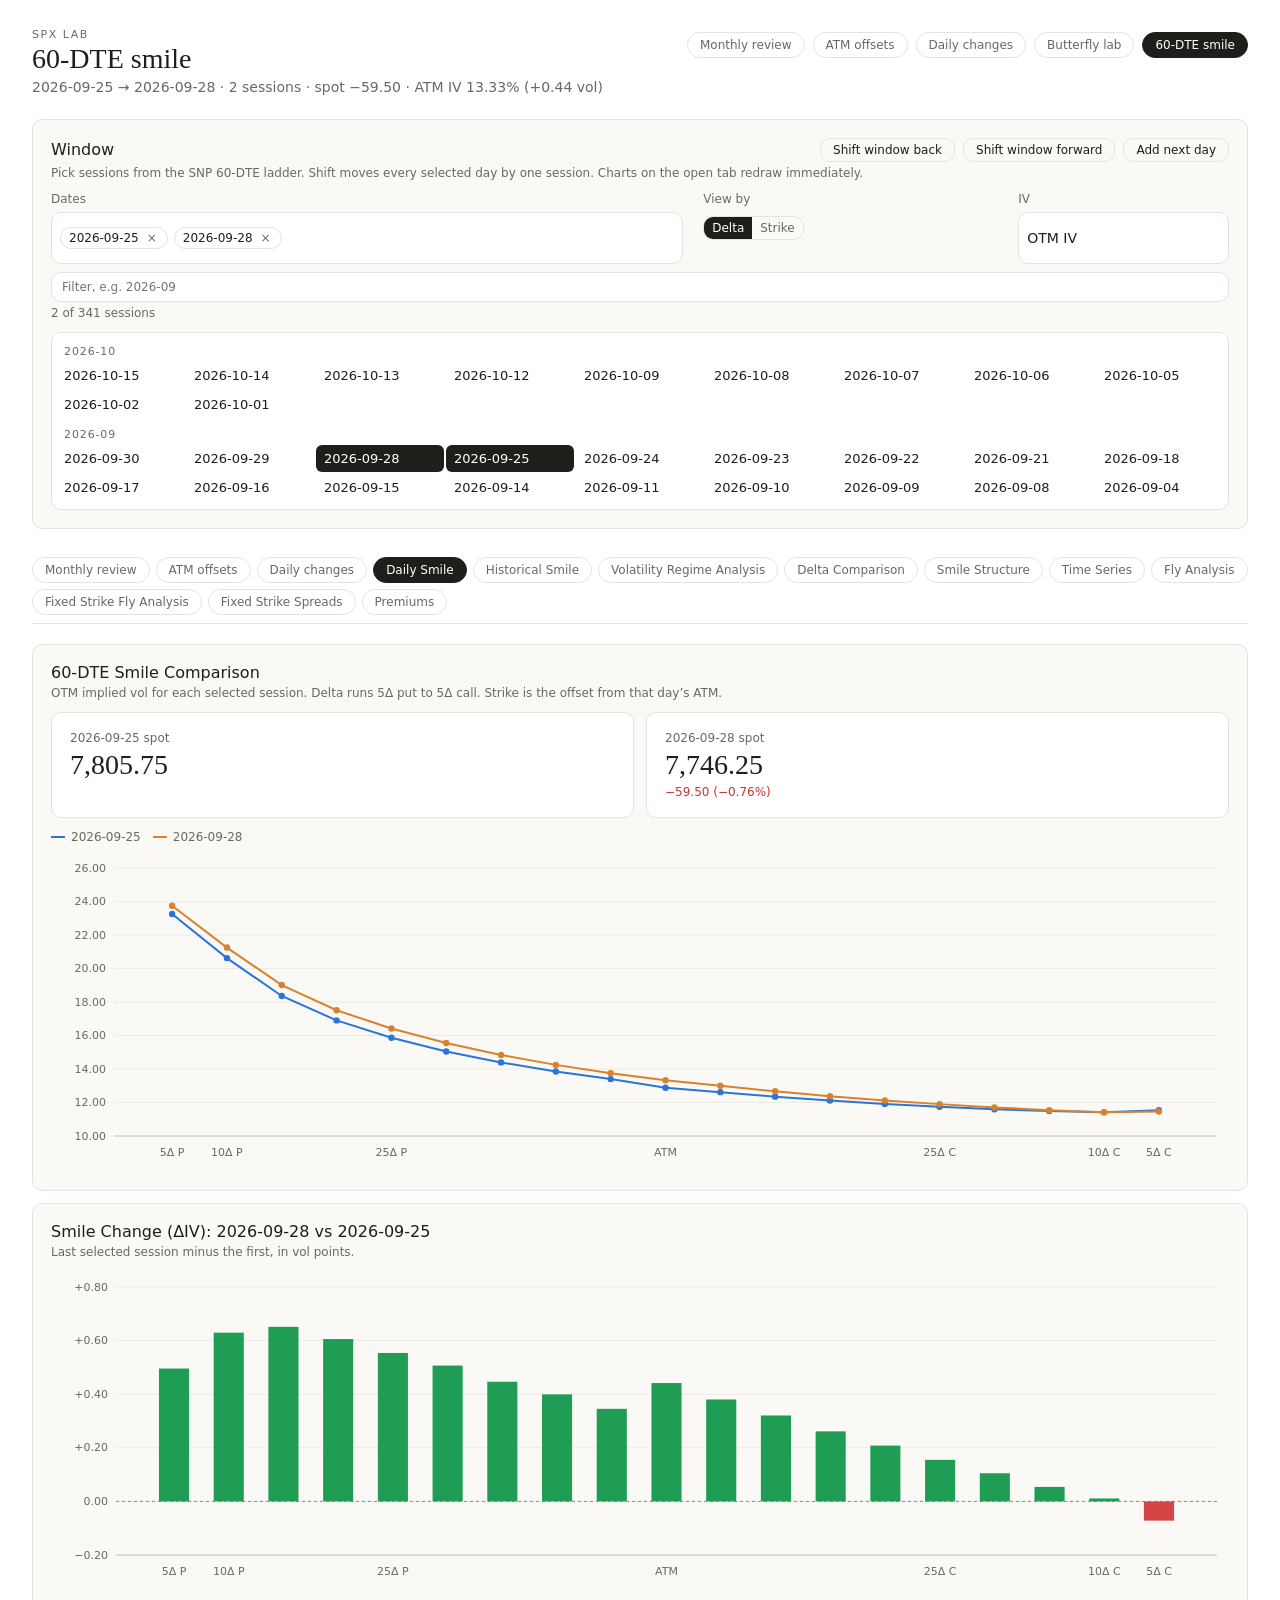
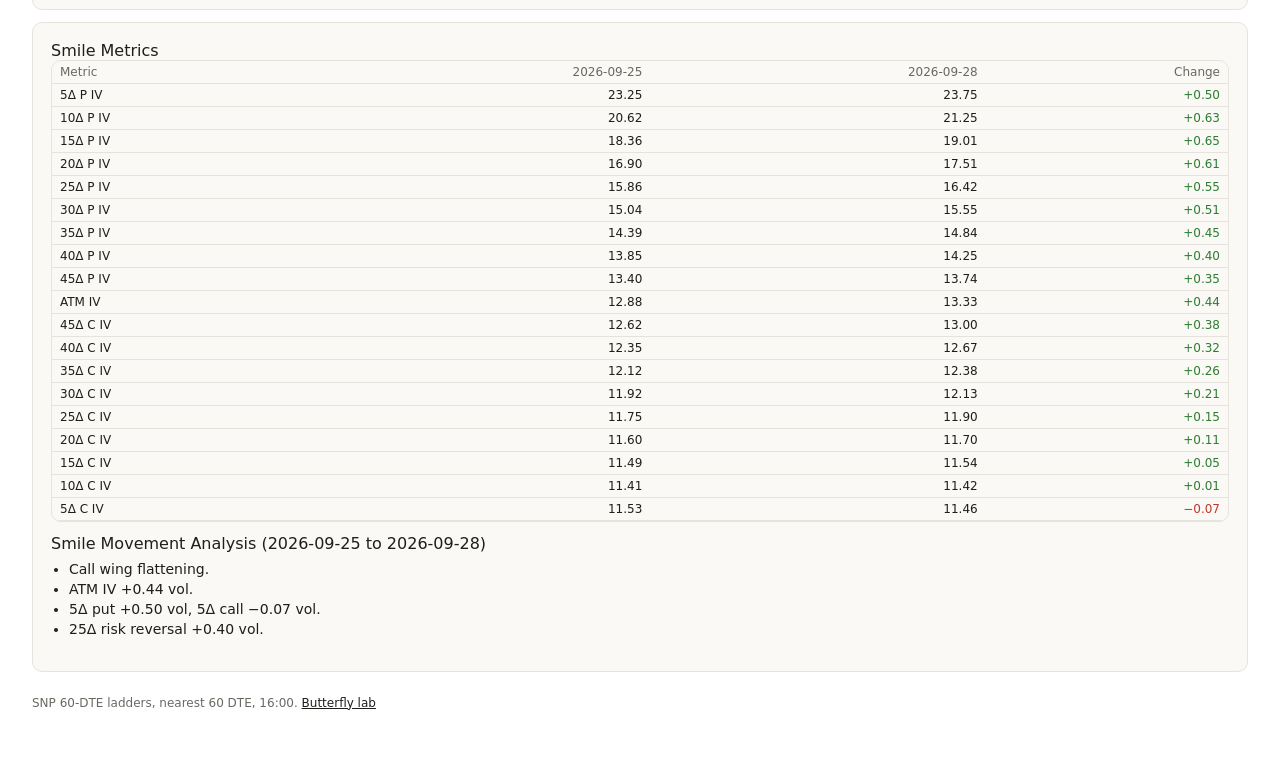
==== smile.html @ 6f410f44 "Add daily change histograms, ATM-offset flies, and curve switches. Co-authored-by: Cursor <cursorage" ====
<!DOCTYPE html>
<html lang="en">
<head>
  <meta charset="utf-8">
  <meta name="viewport" content="width=device-width, initial-scale=1">
  <title>SPX 60-DTE Smile Analysis</title>
  <link rel="stylesheet" href="css/app.css">
  <script src="js/vendor/d3.min.js"></script>
</head>
<body>
  <div id="dash-root">
    <div class="fx">
      <header class="fx-head" id="top">
        <div class="fx-bar">
          <div class="fx-brand">
            <p class="fx-kicker">SPX lab</p>
            <h1>60-DTE smile</h1>
          </div>
          <nav class="fx-nav" aria-label="Dashboards">
            <a href="smile.html#month" id="nav-month">Monthly review</a>
            <a href="smile.html#atm" id="nav-atm">ATM offsets</a>
            <a href="smile.html#changes" id="nav-changes">Daily changes</a>
            <a href="index.html">Butterfly lab</a>
            <a href="smile.html" id="nav-smile" aria-current="page">60-DTE smile</a>
          </nav>
        </div>
        <p class="fx-take" id="s60-take"></p>
      </header>

      <section class="fx-card" id="s60-window">
        <div class="fx-bar">
          <h2>Window</h2>
          <div class="s60-toolbar">
            <button class="fx-reset" id="s60-prev" type="button">Shift window back</button>
            <button class="fx-reset" id="s60-next" type="button">Shift window forward</button>
            <button class="fx-reset" id="s60-add" type="button">Add next day</button>
          </div>
        </div>
        <p class="fx-note">Pick sessions from the SNP 60-DTE ladder. Shift moves every selected day by one session. Charts on the open tab redraw immediately.</p>
        <div class="s60-controls">
          <div>
            <div class="s60-label">Dates</div>
            <div class="s60-field" id="s60-chips"></div>
          </div>
          <div>
            <div class="s60-label">View by</div>
            <div class="fx-seg" role="group" aria-label="View by">
              <button type="button" data-view="delta" aria-pressed="true">Delta</button>
              <button type="button" data-view="strike" aria-pressed="false">Strike</button>
            </div>
          </div>
          <div>
            <div class="s60-label">IV</div>
            <div class="s60-field"><span class="s60-static">OTM IV</span></div>
          </div>
        </div>
        <input id="s60-filter" class="s60-filter" type="text" placeholder="Filter, e.g. 2026-09" aria-label="Filter dates">
        <p class="fx-note s60-count" id="s60-count"></p>
        <div class="s60-list" id="s60-list" role="listbox" aria-label="Trading dates" aria-multiselectable="true"></div>
      </section>

      <div class="s60-tabs" role="tablist">
        <button type="button" role="tab" data-panel="p-month" aria-selected="false">Monthly review</button>
        <button type="button" role="tab" data-panel="p-atm" aria-selected="false">ATM offsets</button>
        <button type="button" role="tab" data-panel="p-chg" aria-selected="false">Daily changes</button>
        <button type="button" role="tab" data-panel="p-daily" aria-selected="true">Daily Smile</button>
        <button type="button" role="tab" data-panel="p-hist" aria-selected="false">Historical Smile</button>
        <button type="button" role="tab" data-panel="p-regime" aria-selected="false">Volatility Regime Analysis</button>
        <button type="button" role="tab" data-panel="p-delta" aria-selected="false">Delta Comparison</button>
        <button type="button" role="tab" data-panel="p-struct" aria-selected="false">Smile Structure</button>
        <button type="button" role="tab" data-panel="p-ts" aria-selected="false">Time Series</button>
        <button type="button" role="tab" data-panel="p-fly" aria-selected="false">Fly Analysis</button>
        <button type="button" role="tab" data-panel="p-fix" aria-selected="false">Fixed Strike Fly Analysis</button>
        <button type="button" role="tab" data-panel="p-spr" aria-selected="false">Fixed Strike Spreads</button>
        <button type="button" role="tab" data-panel="p-prem" aria-selected="false">Premiums</button>
      </div>

      <section class="s60-panel on" id="p-daily">
        <div class="fx-card">
          <h2>60-DTE Smile Comparison</h2>
          <p class="fx-note">OTM implied vol for each selected session. Delta runs 5Δ put to 5Δ call. Strike is the offset from that day’s ATM.</p>
          <div class="fx-kpis s60-kpis" id="s60-spots"></div>
          <div class="fx-legend" id="lg-daily"></div>
          <div class="s60-chart fx-chart" id="ch-daily"></div>
        </div>
        <div class="fx-card">
          <h2 id="s60-chg-title">Smile change</h2>
          <p class="fx-note">Last selected session minus the first, in vol points.</p>
          <div class="s60-chart fx-chart" id="ch-chg"></div>
        </div>
        <div class="fx-card">
          <h2>Smile Metrics</h2>
          <div class="fx-detail-wrap"><table class="fx-tbl" id="s60-metrics"><thead></thead><tbody></tbody></table></div>
          <h3 id="s60-move-title"></h3>
          <ul class="s60-bullets" id="s60-move"></ul>
        </div>
      </section>

      <section class="s60-panel" id="p-hist">
        <div class="fx-card">
          <div class="fx-bar">
            <h2>Historical Skew &amp; Smile Movement</h2>
            <div>
              <div class="s60-label">Delta level</div>
              <select id="s60-hist-delta" class="s60-select" aria-label="Delta level"></select>
            </div>
          </div>
          <p class="fx-note" id="s60-hist-note"></p>
          <h3 id="s60-hist-title"></h3>
          <div class="fx-legend" id="lg-hist"></div>
          <div class="s60-chart fx-chart" id="ch-hist"></div>
          <h3 id="s60-rr-title"></h3>
          <div class="s60-chart fx-chart" id="ch-rr"></div>
        </div>
      </section>

      <section class="s60-panel" id="p-regime">
        <div class="fx-card">
          <div class="fx-bar">
            <h2>Volatility Regime Analysis</h2>
            <div class="s60-toolbar">
              <button class="fx-reset" id="s60-reg-prev" type="button">Previous day</button>
              <button class="fx-reset" id="s60-reg-next" type="button">Next day</button>
            </div>
          </div>
          <div class="s60-label">Date</div>
          <select id="s60-reg-date" class="s60-select" aria-label="Regime date"></select>
          <p class="fx-note">Regime is this session’s ATM implied vol ranked against every day in the SNP 60-DTE history. Low is the bottom fifth, high is the top fifth.</p>
          <div class="fx-kpis s60-kpis" id="s60-regime"></div>
          <div class="s60-chart fx-chart" id="ch-regime"></div>
        </div>
      </section>

      <section class="s60-panel" id="p-delta">
        <div class="fx-card">
          <h2>Smile Combination Comparison</h2>
          <div class="fx-detail-wrap"><table class="fx-tbl" id="s60-combo"><thead></thead><tbody></tbody></table></div>
        </div>
        <div class="fx-card">
          <h2>Smile &amp; Spot Info</h2>
          <div class="fx-detail-wrap"><table class="fx-tbl" id="s60-spotinfo"><thead></thead><tbody></tbody></table></div>
          <div class="fx-legend" id="lg-delta"></div>
          <div class="s60-chart fx-chart" id="ch-delta"></div>
        </div>
        <div class="fx-card">
          <h2>Delta Analysis</h2>
          <div class="s60-controls">
            <div>
              <div class="s60-label">Select Delta 1</div>
              <select id="s60-d1" class="s60-select" aria-label="Delta 1"></select>
            </div>
            <div>
              <div class="s60-label">Select Delta 2</div>
              <select id="s60-d2" class="s60-select" aria-label="Delta 2"></select>
            </div>
          </div>
          <p class="fx-note" id="s60-delta-note"></p>
          <div class="fx-detail-wrap"><table class="fx-tbl" id="s60-dpair"><thead></thead><tbody></tbody></table></div>
        </div>
      </section>

      <section class="s60-panel" id="p-struct">
        <div class="fx-card">
          <h2>Smile Structure</h2>
          <p class="fx-note">Risk reversal is put IV minus call IV. A delta butterfly is (put IV + call IV) / 2 − ATM IV. Skew and spreads are differences along the wing, in vol points.</p>
          <div id="s60-struct"></div>
        </div>
      </section>

      <section class="s60-panel" id="p-ts">
        <div class="fx-card">
          <div class="fx-bar">
            <h2>Metrics Time Series</h2>
            <div class="s60-toolbar">
              <div>
                <div class="s60-label">Select Metric Category</div>
                <select id="s60-cat" class="s60-select" aria-label="Metric category"></select>
              </div>
              <div>
                <div class="s60-label">Select Metric to Plot</div>
                <select id="s60-metric" class="s60-select" aria-label="Metric"></select>
              </div>
            </div>
          </div>
          <p class="fx-note">Historical path of a Smile Structure metric across the full SNP sample. Dashed lines mark the dates in the window.</p>
          <h3 id="s60-ts-title"></h3>
          <div class="s60-chart fx-chart" id="ch-spot"></div>
          <div class="fx-detail-wrap"><table class="fx-tbl" id="s60-ts-tbl"><thead></thead><tbody></tbody></table></div>
        </div>
      </section>

      <section class="s60-panel" id="p-fly">
        <div class="fx-card">
          <div class="fx-bar">
            <h2>Fly Analysis</h2>
            <div>
              <div class="s60-label">Side</div>
              <select id="s60-fly-side" class="s60-select" aria-label="Fly side">
                <option value="all">Full smile</option>
                <option value="put">Puts</option>
                <option value="call">Calls</option>
              </select>
            </div>
          </div>
          <p class="fx-note">IV fly at an interior delta is (neighbour below + neighbour above) / 2 − centre, in vol points.</p>
          <div class="s60-block">
            <div class="fx-bar">
              <h3>Daily fly curve</h3>
              <div class="s60-toolbar">
                <button class="fx-reset" id="s60-fd-prev" type="button">Previous day</button>
                <button class="fx-reset" id="s60-fd-next" type="button">Next day</button>
              </div>
            </div>
            <div class="s60-label">Day</div>
            <select id="s60-fd-date" class="s60-select s60-date" aria-label="Daily fly date"></select>
            <div class="fx-legend" id="lg-fd"></div>
            <div class="s60-chart fx-chart" id="ch-fd"></div>
          </div>
          <div class="s60-block">
            <div class="fx-bar">
              <h3>Overlapping fly curves</h3>
              <div class="s60-toolbar">
                <button class="fx-reset" id="s60-fc-prev" type="button">Shift both back</button>
                <button class="fx-reset" id="s60-fc-next" type="button">Shift both forward</button>
              </div>
            </div>
            <div class="s60-controls">
              <div>
                <div class="s60-label">Day A</div>
                <select id="s60-fc-a" class="s60-select" aria-label="Fly compare day A"></select>
              </div>
              <div>
                <div class="s60-label">Day B</div>
                <select id="s60-fc-b" class="s60-select" aria-label="Fly compare day B"></select>
              </div>
            </div>
            <div class="fx-legend" id="lg-fc"></div>
            <div class="s60-chart fx-chart" id="ch-fc"></div>
            <div class="fx-detail-wrap"><table class="fx-tbl" id="s60-fc-tbl"><thead></thead><tbody></tbody></table></div>
          </div>
          <div class="fx-kpis s60-kpis" id="s60-fly-kpis"></div>
          <div class="fx-legend" id="lg-fly"></div>
          <div class="s60-chart fx-chart" id="ch-fly"></div>
          <h3 id="s60-flychg-title"></h3>
          <div class="s60-chart fx-chart" id="ch-flychg"></div>
          <h3>Fly Change Summary</h3>
          <ul class="s60-bullets" id="s60-fly-notes"></ul>
          <div class="fx-detail-wrap"><table class="fx-tbl" id="s60-fly-tbl"><thead></thead><tbody></tbody></table></div>
        </div>
      </section>

      <section class="s60-panel" id="p-fix">
        <div class="fx-card">
          <div class="fx-bar">
            <h2>Fixed Strike Fly Analysis</h2>
            <div>
              <div class="s60-label">Side</div>
              <select id="s60-fix-side" class="s60-select" aria-label="Fixed-strike fly side">
                <option value="all">Put and call</option>
                <option value="put">Puts</option>
                <option value="call">Calls</option>
              </select>
            </div>
          </div>
          <p class="fx-note">Offsets are ATM-relative, so ATM+100 lines up across dates when the absolute strike moves.</p>
          <div class="s60-block">
            <div class="fx-bar">
              <h3>Daily fly curve</h3>
              <div class="s60-toolbar">
                <button class="fx-reset" id="s60-xd-prev" type="button">Previous day</button>
                <button class="fx-reset" id="s60-xd-next" type="button">Next day</button>
              </div>
            </div>
            <div class="s60-label">Day</div>
            <select id="s60-xd-date" class="s60-select s60-date" aria-label="Fixed-strike daily fly date"></select>
            <div class="fx-legend" id="lg-xd"></div>
            <div class="s60-chart fx-chart" id="ch-xd"></div>
          </div>
          <div class="s60-block">
            <div class="fx-bar">
              <h3>Overlapping fly curves</h3>
              <div class="s60-toolbar">
                <button class="fx-reset" id="s60-xc-prev" type="button">Shift both back</button>
                <button class="fx-reset" id="s60-xc-next" type="button">Shift both forward</button>
              </div>
            </div>
            <div class="s60-controls">
              <div>
                <div class="s60-label">Day A</div>
                <select id="s60-xc-a" class="s60-select" aria-label="Fixed-strike compare day A"></select>
              </div>
              <div>
                <div class="s60-label">Day B</div>
                <select id="s60-xc-b" class="s60-select" aria-label="Fixed-strike compare day B"></select>
              </div>
            </div>
            <div class="fx-legend" id="lg-xc"></div>
            <div class="s60-chart fx-chart" id="ch-xc"></div>
            <div class="fx-detail-wrap"><table class="fx-tbl" id="s60-xc-tbl"><thead></thead><tbody></tbody></table></div>
          </div>
          <div class="fx-kpis s60-kpis" id="s60-fix-kpis"></div>
          <div class="fx-legend" id="lg-fix"></div>
          <div class="s60-chart fx-chart" id="ch-fix"></div>
          <h3 id="s60-fixchg-title"></h3>
          <div class="s60-chart fx-chart" id="ch-fixchg"></div>
          <div class="fx-detail-wrap"><table class="fx-tbl" id="s60-fix-tbl"><thead></thead><tbody></tbody></table></div>
        </div>
      </section>

      <section class="s60-panel" id="p-spr">
        <div class="fx-card">
          <div class="fx-bar">
            <h2>Fixed Strike Spreads</h2>
            <div>
              <div class="s60-label">Spread Wing</div>
              <select id="s60-spr-wing" class="s60-select" aria-label="Spread wing">
                <option value="all">Put and call</option>
                <option value="call">Call wing</option>
                <option value="put">Put wing</option>
              </select>
            </div>
          </div>
          <p class="fx-note">Vertical spreads from the strike ladder. A call spread is the premium of the nearer strike minus the wing. A put spread is Put(ATM−n) minus Put(ATM−n−100). The same offset lines up across dates.</p>
          <div class="fx-kpis s60-kpis" id="s60-spr-kpis"></div>
          <h3>Call Spreads — Premium</h3>
          <div class="fx-legend" id="lg-sprc"></div>
          <div class="s60-chart fx-chart" id="ch-sprc"></div>
          <h3 id="s60-sprc-title"></h3>
          <div class="s60-chart fx-chart" id="ch-sprcchg"></div>
          <h3>Put Spreads — Premium</h3>
          <div class="fx-legend" id="lg-sprp"></div>
          <div class="s60-chart fx-chart" id="ch-sprp"></div>
          <h3 id="s60-sprp-title"></h3>
          <div class="s60-chart fx-chart" id="ch-sprpchg"></div>
          <h3>Spread Comparison</h3>
          <div class="fx-detail-wrap"><table class="fx-tbl" id="s60-spr-tbl"><thead></thead><tbody></tbody></table></div>
        </div>
      </section>

      <section class="s60-panel" id="p-prem">
        <div class="fx-card">
          <h2>Premiums</h2>
          <p class="fx-note">Option premium in index points from the same 60-DTE ladders. Delta premium is the put on the put wing and the call on the call wing. Strike premium is the listed put or call at that ATM offset.</p>
          <div class="s60-block">
            <div class="fx-bar">
              <h3>Delta premium</h3>
              <div class="s60-toolbar">
                <button class="fx-reset" id="s60-pd-prev" type="button">Previous day</button>
                <button class="fx-reset" id="s60-pd-next" type="button">Next day</button>
              </div>
            </div>
            <div class="s60-label">Day</div>
            <select id="s60-pd-date" class="s60-select s60-date" aria-label="Delta premium date"></select>
            <div class="fx-legend" id="lg-pd"></div>
            <div class="s60-chart fx-chart" id="ch-pd"></div>
          </div>
          <div class="s60-block">
            <div class="fx-bar">
              <h3>Overlapping delta premiums</h3>
              <div class="s60-toolbar">
                <button class="fx-reset" id="s60-pc-prev" type="button">Shift both back</button>
                <button class="fx-reset" id="s60-pc-next" type="button">Shift both forward</button>
              </div>
            </div>
            <div class="s60-controls">
              <div>
                <div class="s60-label">Day A</div>
                <select id="s60-pc-a" class="s60-select" aria-label="Delta premium day A"></select>
              </div>
              <div>
                <div class="s60-label">Day B</div>
                <select id="s60-pc-b" class="s60-select" aria-label="Delta premium day B"></select>
              </div>
            </div>
            <div class="fx-legend" id="lg-pc"></div>
            <div class="s60-chart fx-chart" id="ch-pc"></div>
            <h3 id="s60-pcchg-title">Premium change</h3>
            <div class="s60-chart fx-chart" id="ch-pcchg"></div>
            <div class="fx-detail-wrap"><table class="fx-tbl" id="s60-pc-tbl"><thead></thead><tbody></tbody></table></div>
          </div>
          <div class="s60-block">
            <div class="fx-bar">
              <h3>Strike premium</h3>
              <div class="s60-toolbar">
                <button class="fx-reset" id="s60-sd-prev" type="button">Previous day</button>
                <button class="fx-reset" id="s60-sd-next" type="button">Next day</button>
              </div>
            </div>
            <div class="s60-label">Day</div>
            <select id="s60-sd-date" class="s60-select s60-date" aria-label="Strike premium date"></select>
            <div class="fx-legend" id="lg-sd"></div>
            <div class="s60-chart fx-chart" id="ch-sd"></div>
          </div>
          <div class="s60-block">
            <div class="fx-bar">
              <h3>Overlapping strike premiums</h3>
              <div class="s60-toolbar">
                <button class="fx-reset" id="s60-sc-prev" type="button">Shift both back</button>
                <button class="fx-reset" id="s60-sc-next" type="button">Shift both forward</button>
              </div>
            </div>
            <div class="s60-controls">
              <div>
                <div class="s60-label">Day A</div>
                <select id="s60-sc-a" class="s60-select" aria-label="Strike premium day A"></select>
              </div>
              <div>
                <div class="s60-label">Day B</div>
                <select id="s60-sc-b" class="s60-select" aria-label="Strike premium day B"></select>
              </div>
            </div>
            <div class="fx-legend" id="lg-sc"></div>
            <div class="s60-chart fx-chart" id="ch-sc"></div>
            <h3 id="s60-scchg-title">Premium change</h3>
            <div class="s60-chart fx-chart" id="ch-scchg"></div>
            <div class="fx-detail-wrap"><table class="fx-tbl" id="s60-sc-tbl"><thead></thead><tbody></tbody></table></div>
          </div>
        </div>
      </section>

      <section class="s60-panel" id="p-month">
        <div class="fx-card">
          <div class="fx-bar">
            <h2>Monthly review</h2>
            <div class="s60-toolbar">
              <button class="fx-reset" id="s60-month-prev" type="button">Previous month</button>
              <button class="fx-reset" id="s60-month-next" type="button">Next month</button>
              <label class="s60-label" for="s60-month">Month</label>
              <select id="s60-month" class="s60-select s60-date" aria-label="Month"></select>
            </div>
          </div>
          <p class="fx-note">One column for every session in the selected month. The first line in a cell is the level. The line under it is the change from the previous session. Green is an increase and red is a decrease.</p>
          <p class="fx-note">Spot is the underlying. ATM vol is 50Δ implied vol. Risk reversal is put IV minus call IV. Put skew is put IV minus ATM, and call skew is ATM minus call IV. Kurtosis is put IV plus call IV minus twice ATM. Wing kurtosis is the 10Δ wings minus the 25Δ wings. Fly IV is the local butterfly: the average of the two neighbouring deltas minus the centre. Fly premium is that same butterfly on the option premium.</p>
          <div class="fx-detail-wrap s60-month-wrap">
            <table class="fx-tbl s60-month-tbl" id="s60-month-tbl"><thead></thead><tbody></tbody></table>
          </div>
        </div>
        <div class="fx-card">
          <h2>Month charts</h2>
          <p class="fx-note">The same month, with one point per session, so each measure can be compared across the days. Lines are the level. Bars are the change from the previous session.</p>
          <div class="s60-block">
            <h3>Spot</h3>
            <div class="fx-legend" id="lg-m-spot"></div>
            <div class="s60-chart fx-chart" id="ch-m-spot"></div>
            <h3>Spot change</h3>
            <div class="s60-chart fx-chart" id="ch-m-spotchg"></div>
          </div>
          <div class="s60-block">
            <h3>ATM vol</h3>
            <div class="fx-legend" id="lg-m-atm"></div>
            <div class="s60-chart fx-chart" id="ch-m-atm"></div>
            <h3>ATM vol change</h3>
            <div class="s60-chart fx-chart" id="ch-m-atmchg"></div>
          </div>
          <div class="s60-block">
            <h3>Skew</h3>
            <div class="fx-legend" id="lg-m-skew"></div>
            <div class="s60-chart fx-chart" id="ch-m-skew"></div>
            <h3>25Δ risk reversal change</h3>
            <div class="s60-chart fx-chart" id="ch-m-skewchg"></div>
          </div>
          <div class="s60-block">
            <h3>Kurtosis</h3>
            <div class="fx-legend" id="lg-m-kurt"></div>
            <div class="s60-chart fx-chart" id="ch-m-kurt"></div>
            <h3>25Δ kurtosis change</h3>
            <div class="s60-chart fx-chart" id="ch-m-kurtchg"></div>
          </div>
          <div class="s60-block">
            <div class="fx-bar">
              <h3>Fly IV</h3>
              <div class="s60-toolbar">
                <label class="s60-label" for="s60-month-fly">Deltas</label>
                <select id="s60-month-fly" class="s60-select" aria-label="Fly deltas">
                  <option value="key">10Δ, 25Δ and ATM</option>
                  <option value="put">Put wing</option>
                  <option value="call">Call wing</option>
                  <option value="all">All deltas</option>
                </select>
              </div>
            </div>
            <div class="fx-legend" id="lg-m-fly"></div>
            <div class="s60-chart fx-chart" id="ch-m-fly"></div>
            <h3>Fly premium</h3>
            <div class="fx-legend" id="lg-m-fpx"></div>
            <div class="s60-chart fx-chart" id="ch-m-fpx"></div>
          </div>
        </div>
      </section>

      <section class="s60-panel" id="p-atm">
        <div class="fx-card">
          <div class="fx-bar">
            <h2>ATM offsets</h2>
            <div class="s60-toolbar">
              <label class="s60-label" for="s60-atm-month">Month</label>
              <select id="s60-atm-month" class="s60-select s60-date" aria-label="Month"></select>
            </div>
          </div>
          <p class="fx-note">Implied vol, premium, fly IV, and fly premium at each strike relative to that session’s ATM, from ATM −900 to ATM +900 in steps of 100. Fly IV is the local butterfly on implied vol, and fly premium is the same butterfly on the premium. The first line is the level. The line under it is the change from the previous session: green is an increase, red is a decrease.</p>
          <div class="fx-detail-wrap s60-month-wrap">
            <table class="fx-tbl s60-month-tbl" id="s60-atm-tbl"><thead></thead><tbody></tbody></table>
          </div>
        </div>
        <div class="fx-card">
          <div class="fx-bar">
            <h2>ATM offset charts</h2>
            <div class="s60-toolbar">
              <label class="s60-label" for="s60-atm-span">Offsets</label>
              <select id="s60-atm-span" class="s60-select" aria-label="Offsets to plot">
                <option value="all">All offsets</option>
                <option value="near">ATM, ±100 and ±200</option>
                <option value="mid">Within ±400</option>
                <option value="put">ATM and below</option>
                <option value="call">ATM and above</option>
              </select>
            </div>
          </div>
          <p class="fx-note">One point per session in the selected month. Lines are the level. The change charts are the move from the previous session.</p>
          <div class="s60-block">
            <h3>Implied vol</h3>
            <div class="fx-legend" id="lg-a-iv"></div>
            <div class="s60-chart fx-chart" id="ch-a-iv"></div>
            <h3>Implied vol change</h3>
            <div class="fx-legend" id="lg-a-ivchg"></div>
            <div class="s60-chart fx-chart" id="ch-a-ivchg"></div>
          </div>
          <div class="s60-block">
            <h3>Premium</h3>
            <div class="fx-legend" id="lg-a-px"></div>
            <div class="s60-chart fx-chart" id="ch-a-px"></div>
            <h3>Premium change</h3>
            <div class="fx-legend" id="lg-a-pxchg"></div>
            <div class="s60-chart fx-chart" id="ch-a-pxchg"></div>
          </div>
          <div class="s60-block">
            <h3>Fly IV</h3>
            <div class="fx-legend" id="lg-a-fiv"></div>
            <div class="s60-chart fx-chart" id="ch-a-fiv"></div>
            <h3>Fly IV change</h3>
            <div class="fx-legend" id="lg-a-fivchg"></div>
            <div class="s60-chart fx-chart" id="ch-a-fivchg"></div>
          </div>
          <div class="s60-block">
            <h3>Fly premium</h3>
            <div class="fx-legend" id="lg-a-fpx"></div>
            <div class="s60-chart fx-chart" id="ch-a-fpx"></div>
            <h3>Fly premium change</h3>
            <div class="fx-legend" id="lg-a-fpxchg"></div>
            <div class="s60-chart fx-chart" id="ch-a-fpxchg"></div>
          </div>
          <div class="s60-block">
            <h3>Curves</h3>
            <p class="fx-note">Turn any offset on or off. The choice applies to every chart above, so a combination can be checked on its own.</p>
            <div class="s60-toggles" id="s60-atm-toggles"></div>
          </div>
        </div>
      </section>

      <section class="s60-panel" id="p-chg">
        <div class="fx-card">
          <div class="fx-bar">
            <h2>Daily changes</h2>
            <div class="s60-toolbar">
              <button class="fx-reset" id="s60-chg-prev" type="button">Previous month</button>
              <button class="fx-reset" id="s60-chg-next" type="button">Next month</button>
              <label class="s60-label" for="s60-chg-month">Month</label>
              <select id="s60-chg-month" class="s60-select s60-date" aria-label="Month"></select>
            </div>
          </div>
          <p class="fx-note">Each bar is one session’s change from the previous session. Green is an increase and red is a decrease. Slide the month to move through the history.</p>
          <div class="s60-block">
            <h3>Spot</h3>
            <div class="s60-chart fx-chart s60-short" id="ch-c-spot"></div>
          </div>
          <div class="s60-block">
            <h3>ATM vol</h3>
            <div class="s60-chart fx-chart s60-short" id="ch-c-atm"></div>
          </div>
          <div class="s60-block">
            <h3>ATM premium</h3>
            <div class="s60-chart fx-chart s60-short" id="ch-c-prem"></div>
          </div>
          <div class="s60-block">
            <h3>Strike cutoff implied vol</h3>
            <p class="fx-note">ATM −200, ATM −100, ATM +100 and ATM +200.</p>
            <div class="s60-hgrid" id="s60-c-iv"></div>
          </div>
          <div class="s60-block">
            <h3>Strike cutoff premium</h3>
            <div class="s60-hgrid" id="s60-c-px"></div>
          </div>
          <div class="s60-block">
            <div class="fx-bar">
              <h3>Fly premium</h3>
              <div class="s60-toolbar">
                <label class="s60-label" for="s60-chg-fly">Deltas</label>
                <select id="s60-chg-fly" class="s60-select" aria-label="Fly premium deltas">
                  <option value="key">10Δ, 25Δ and ATM</option>
                  <option value="all">All deltas</option>
                </select>
              </div>
            </div>
            <div class="s60-hgrid" id="s60-c-fly"></div>
          </div>
          <div class="s60-block">
            <div class="fx-bar">
              <h3>ATM offset fly IV</h3>
              <div class="s60-toolbar">
                <label class="s60-label" for="s60-chg-off">Offsets</label>
                <select id="s60-chg-off" class="s60-select" aria-label="ATM offset flies">
                  <option value="near">ATM, ±100 and ±200</option>
                  <option value="all">All offsets</option>
                </select>
              </div>
            </div>
            <div class="s60-hgrid" id="s60-c-fiv"></div>
          </div>
          <div class="s60-block">
            <h3>ATM offset fly premium</h3>
            <div class="s60-hgrid" id="s60-c-fpx"></div>
          </div>
          <div class="s60-block">
            <h3>Curves</h3>
            <p class="fx-note">Turn any histogram on or off to compare a combination.</p>
            <div class="s60-toggles" id="s60-chg-toggles"></div>
          </div>
        </div>
      </section>
    </div>
    <p class="fx-foot">SNP 60-DTE ladders, nearest 60 DTE, 16:00. <a href="index.html">Butterfly lab</a></p>
  </div>
  <script src="js/smile-data.js"></script>
  <script src="js/smile.js"></script>
</body>
</html>
---- css/app.css ----
:root {
  --font-anthropic-sans: "Inter", "Segoe UI", system-ui, -apple-system, "Helvetica Neue", Arial, sans-serif;
  --font-anthropic-serif: Georgia, "Times New Roman", serif;
  --color-fg: #1f1e1b;
  --color-fg-muted: #6b6862;
  --color-bg: #ffffff;
  --color-panel: #faf9f6;
  --color-border-line: #e6e3dc;
  --color-ok: #2e7d32;
  --color-warn: #b26a00;
  --color-bad: #c0392b;
  --cds-chart-grid: #eceae4;
  --cds-chart-axis: #c8c5bc;
  --cds-chart-reference: #8f8b82;
  --cds-chart-muted: #bfbcb2;
  --cds-chart-categorical-1: #2b74d8;
  --cds-chart-categorical-2: #d9822b;
  --cds-chart-categorical-3: #2a9d8f;
  --cds-chart-categorical-4: #8e5cc4;
  --cds-surface-popover: #ffffff;
  --cds-border: #dedad2;
  --cds-shadow-popover: 0 4px 16px rgba(0, 0, 0, 0.12);
  --cds-text-secondary: #6b6862;
  --cds-font-size-caption: 12px;
  --cds-font-size-body: 14px;
  --cds-font-size-heading: 16px;
  --cds-font-size-title: 28px;
  --cds-font-weight-medium: 500;
  --cds-gap-xs: 4px;
  --cds-gap-sm: 8px;
  --cds-gap-md: 12px;
  --cds-gap-lg: 20px;
  --cds-gap-xl: 28px;
  --cds-pad-xs: 4px;
  --cds-pad-sm: 8px;
  --cds-pad-md: 12px;
  --cds-pad-lg: 18px;
  --cds-radius: 10px;
  --cds-dur-slow: 300ms;
}

@media (prefers-color-scheme: dark) {
  :root {
    --color-fg: #ecebe7;
    --color-fg-muted: #a29f97;
    --color-bg: #1c1b19;
    --color-panel: #252421;
    --color-border-line: #3a3833;
    --color-ok: #6fbf73;
    --color-bad: #ef6f61;
    --cds-chart-grid: #33312d;
    --cds-chart-axis: #55524b;
    --cds-chart-reference: #8f8b82;
    --cds-chart-muted: #6d6a62;
    --cds-chart-categorical-1: #5b9bf0;
    --cds-chart-categorical-2: #f0a050;
    --cds-chart-categorical-3: #4cc3b3;
    --cds-chart-categorical-4: #b38ae6;
    --cds-surface-popover: #2b2a26;
    --cds-border: #45423c;
    --cds-text-secondary: #a29f97;
  }
}

html, body {
  margin: 0;
  background: var(--color-bg);
  color: var(--color-fg);
  font-family: var(--font-anthropic-sans);
}

#dash-root {
  max-width: 1280px;
  margin: 0 auto;
  padding: 28px 32px 48px;
  box-sizing: border-box;
}

@media (max-width: 600px) {
  #dash-root { padding: 16px; }
}

.fx-foot {
  margin-top: 24px;
  font-size: 12px;
  color: var(--color-fg-muted);
}
.fx-foot a { color: var(--color-fg); }

.fx-kicker {
  margin: 0 0 2px;
  font-size: 11px;
  letter-spacing: 0.14em;
  text-transform: uppercase;
  color: var(--color-fg-muted);
}
.fx-brand h1 { margin: 0; }
.fx-head .fx-bar { align-items: flex-start; }
.fx-nav { display: flex; gap: 8px; flex-wrap: wrap; margin-top: 4px; }
.fx-nav a {
  font-size: 12px;
  text-decoration: none;
  color: var(--color-fg-muted);
  border: 1px solid var(--color-border-line);
  border-radius: 999px;
  padding: 5px 12px;
  background: var(--color-bg);
}
.fx-nav a:hover { color: var(--color-fg); border-color: var(--color-fg-muted); }
.fx-nav a[aria-current="page"] { background: var(--color-fg); color: var(--color-bg); border-color: var(--color-fg); }

.s60-toolbar { display: flex; gap: 8px; flex-wrap: wrap; }
.s60-controls { display: grid; grid-template-columns: minmax(0, 1.5fr) minmax(12rem, 0.7fr) minmax(10rem, 0.5fr); gap: 16px 20px; align-items: start; }
@media (max-width: 800px) { .s60-controls { grid-template-columns: 1fr; } }
.s60-label {
  font-size: var(--cds-font-size-caption);
  color: var(--color-fg-muted);
  margin-bottom: 6px;
}
.s60-field {
  min-height: 38px;
  border-radius: var(--cds-radius);
  background: var(--color-bg);
  border: 1px solid var(--color-border-line);
  display: flex;
  align-items: center;
  gap: 6px;
  padding: 6px 8px;
  flex-wrap: wrap;
}
.s60-static {
  font-size: var(--cds-font-size-body);
  font-variant-numeric: tabular-nums;
}
.s60-filter, .s60-select {
  font: inherit;
  font-size: var(--cds-font-size-caption);
  color: var(--color-fg);
  background: var(--color-bg);
  border: 1px solid var(--color-border-line);
  border-radius: var(--cds-radius);
  padding: 7px 10px;
  width: 100%;
  box-sizing: border-box;
}
.s60-filter { margin-top: 8px; }
.s60-count { margin: 6px 0 0; }
.s60-list {
  display: grid;
  grid-template-columns: repeat(auto-fill, minmax(7.4rem, 1fr));
  gap: 2px;
  max-height: 168px;
  overflow: auto;
  margin-top: 0;
  border: 1px solid var(--color-border-line);
  border-radius: var(--cds-radius);
  background: var(--color-bg);
  padding: 4px;
}
.s60-month {
  grid-column: 1 / -1;
  position: sticky;
  top: 0;
  z-index: 1;
  font-size: 11px;
  letter-spacing: 0.08em;
  text-transform: uppercase;
  color: var(--color-fg-muted);
  background: var(--color-bg);
  padding: 8px 8px 2px;
}
.s60-list button {
  font: inherit;
  font-size: 13px;
  font-variant-numeric: tabular-nums;
  text-align: left;
  border: 0;
  background: transparent;
  border-radius: 6px;
  padding: 6px 8px;
  cursor: pointer;
  color: var(--color-fg);
}
.s60-list button:hover { background: color-mix(in srgb, var(--color-fg) 7%, transparent); }
.s60-list button.on { background: var(--color-fg); color: var(--color-bg); }
.s60-tabs {
  display: flex;
  gap: 6px;
  flex-wrap: wrap;
  position: sticky;
  top: 0;
  z-index: 4;
  padding: 8px 0;
  background: color-mix(in srgb, var(--color-bg) 88%, transparent);
  backdrop-filter: blur(10px);
  border-bottom: 1px solid var(--color-border-line);
}
.s60-tabs button {
  font: inherit;
  font-size: 12px;
  background: var(--color-bg);
  border: 1px solid var(--color-border-line);
  border-radius: 999px;
  padding: 5px 12px;
  color: var(--color-fg-muted);
  cursor: pointer;
}
.s60-tabs button:hover { color: var(--color-fg); border-color: var(--color-fg-muted); }
.s60-tabs button[aria-selected="true"] { background: var(--color-fg); color: var(--color-bg); border-color: var(--color-fg); }
.s60-panel { display: none; flex-direction: column; gap: var(--cds-gap-md); }
.s60-panel.on { display: flex; }
.s60-panel h3 {
  font-size: var(--cds-font-size-heading);
  font-weight: var(--cds-font-weight-medium);
  margin: var(--cds-gap-lg) 0 var(--cds-gap-sm);
}
.s60-panel h3:first-of-type { margin-top: var(--cds-gap-md); }
.s60-chart { position: relative; min-height: 320px; }
.s60-chart svg { display: block; overflow: visible; }
.s60-kpis { margin-bottom: var(--cds-gap-md); }
.fx h3 { font-size: var(--cds-font-size-heading); font-weight: 500; margin: 0 0 8px; }
.s60-block { margin-top: var(--cds-gap-lg); }
.s60-block h3 { margin-bottom: 8px; }
.s60-bullets { margin: 8px 0 16px; padding-left: 18px; font-size: var(--cds-font-size-body); }
.s60-bullets li { margin: 4px 0; }
#s60-reg-date, .s60-date { max-width: 16rem; }

.fx {
  font-family: var(--font-anthropic-sans);
  color: var(--color-fg);
  display: flex;
  flex-direction: column;
  gap: var(--cds-gap-lg);
}

.fx-head h1 {
  font-family: var(--font-anthropic-serif);
  font-weight: 400;
  font-size: var(--cds-font-size-title);
  margin: 0;
}

.fx-take {
  color: var(--color-fg-muted);
  font-size: var(--cds-font-size-body);
  margin: var(--cds-gap-xs) 0 0;
  min-height: 1.4em;
}

.fx-kpis {
  display: grid;
  grid-template-columns: repeat(auto-fit, minmax(min(100%, 11rem), 1fr));
  gap: var(--cds-gap-md);
}

.fx-card {
  background: var(--color-panel);
  border: 1px solid var(--color-border-line);
  border-radius: var(--cds-radius);
  padding: var(--cds-pad-lg);
  min-width: 0;
}

.fx-kpi .lbl { font-size: var(--cds-font-size-caption); color: var(--color-fg-muted); }
.fx-kpi .val {
  font-family: var(--font-anthropic-serif);
  font-weight: 400;
  font-size: var(--cds-font-size-title);
  font-variant-numeric: tabular-nums;
  margin-top: var(--cds-gap-xs);
}
.fx-kpi .sub {
  font-size: var(--cds-font-size-caption);
  color: var(--color-fg-muted);
  font-variant-numeric: tabular-nums;
  margin-top: var(--cds-gap-xs);
}
.fx-kpi .sub.fx-up { color: var(--color-ok); }
.fx-kpi .sub.fx-dn { color: var(--color-bad); }
.fx-card .fx-kpi { background: var(--color-bg); }
.fx-bar .s60-select { width: auto; min-width: 11rem; }

.fx-up { color: var(--color-ok); }
.fx-dn { color: var(--color-bad); }

.fx-card h2 {
  font-size: var(--cds-font-size-heading);
  font-weight: var(--cds-font-weight-medium);
  margin: 0;
}

.fx-note {
  font-size: var(--cds-font-size-caption);
  color: var(--color-fg-muted);
  margin: var(--cds-gap-xs) 0 var(--cds-gap-md);
}

.fx-ctrls {
  display: grid;
  grid-template-columns: repeat(auto-fit, minmax(min(100%, 15rem), 1fr));
  gap: var(--cds-gap-md) var(--cds-gap-xl);
}

.fx-ctrl label {
  display: flex;
  justify-content: space-between;
  gap: var(--cds-gap-sm);
  font-size: var(--cds-font-size-caption);
  color: var(--color-fg-muted);
}
.fx-ctrl label b {
  color: var(--color-fg);
  font-weight: 500;
  font-variant-numeric: tabular-nums;
}
.fx-ctrl input[type="range"] {
  width: 100%;
  accent-color: var(--color-fg);
  margin: var(--cds-gap-xs) 0 0;
}
.fx-ctrl .hint {
  font-size: var(--cds-font-size-caption);
  color: var(--color-fg-muted);
  opacity: 0.8;
}

.fx-groupt {
  grid-column: 1 / -1;
  font-size: var(--cds-font-size-caption);
  text-transform: uppercase;
  letter-spacing: 0.06em;
  color: var(--color-fg-muted);
  border-bottom: 1px solid var(--color-border-line);
  padding-bottom: var(--cds-gap-xs);
  margin-top: var(--cds-gap-sm);
}

.fx-seg {
  display: inline-flex;
  border: 1px solid var(--color-border-line);
  border-radius: var(--cds-radius);
  overflow: hidden;
  margin-top: var(--cds-gap-xs);
}
.fx-seg button {
  font: inherit;
  font-size: var(--cds-font-size-caption);
  padding: var(--cds-pad-xs) var(--cds-pad-sm);
  border: 0;
  background: transparent;
  color: var(--color-fg-muted);
  cursor: pointer;
}
.fx-seg button[aria-pressed="true"] {
  background: var(--color-fg);
  color: var(--color-bg);
}

.fx-bar {
  display: flex;
  justify-content: space-between;
  align-items: center;
  gap: var(--cds-gap-md);
  flex-wrap: wrap;
}

.fx-reset {
  font: inherit;
  font-size: var(--cds-font-size-caption);
  padding: var(--cds-pad-xs) var(--cds-pad-md);
  border: 1px solid var(--color-border-line);
  border-radius: var(--cds-radius);
  background: transparent;
  color: var(--color-fg);
  cursor: pointer;
}
.fx-reset:hover:not(:disabled) { background: color-mix(in srgb, var(--color-fg) 6%, transparent); }
.fx-reset:disabled { opacity: 0.45; cursor: default; }
.fx-seg button:hover { color: var(--color-fg); }
button:focus-visible, a:focus-visible, input:focus-visible, select:focus-visible {
  outline: 2px solid var(--cds-chart-categorical-1);
  outline-offset: 2px;
}

.fx-charts {
  display: grid;
  grid-template-columns: repeat(auto-fit, minmax(min(100%, 26rem), 1fr));
  gap: var(--cds-gap-md);
}

.fx-chart { position: relative; min-height: 300px; }
.fx-chart svg { display: block; overflow: visible; }

.fx-legend {
  display: flex;
  gap: var(--cds-gap-md);
  flex-wrap: wrap;
  font-size: var(--cds-font-size-caption);
  color: var(--color-fg-muted);
  margin-bottom: var(--cds-gap-sm);
}
.fx-legend span { display: inline-flex; align-items: center; gap: 6px; }
.fx-legend i { display: inline-block; width: 14px; height: 0; border-top: 2px solid; }
.fx-legend i.d { border-top-style: dashed; }
.fx-legend i.o { width: 6px; height: 6px; border: 0; border-radius: 50%; }

.fx-tip {
  position: absolute;
  pointer-events: none;
  background: var(--cds-surface-popover);
  border: 1px solid var(--cds-border);
  border-radius: var(--cds-radius);
  box-shadow: var(--cds-shadow-popover);
  padding: var(--cds-pad-xs) var(--cds-pad-sm);
  font-size: var(--cds-font-size-caption);
  font-variant-numeric: tabular-nums;
  white-space: nowrap;
  display: none;
  z-index: 2;
}
.fx-tip .t { color: var(--cds-text-secondary); margin-bottom: 2px; }
.fx-tip .r { display: flex; align-items: center; gap: 6px; }
.fx-tip .r i { width: 8px; height: 8px; border-radius: 2px; display: inline-block; }

.fx-tbl-wrap { overflow-x: auto; }
.fx-tbl {
  width: 100%;
  border-collapse: collapse;
  font-size: var(--cds-font-size-caption);
  font-variant-numeric: tabular-nums;
}
.fx-tbl th, .fx-tbl td {
  padding: var(--cds-pad-xs) var(--cds-pad-sm);
  text-align: right;
  border-bottom: 1px solid var(--color-border-line);
  white-space: nowrap;
}
.fx-tbl th { color: var(--color-fg-muted); font-weight: 500; }
.fx-tbl th:first-child, .fx-tbl td:first-child { text-align: left; }
.fx-tbl tr.atm td {
  font-weight: 600;
  background: color-mix(in srgb, var(--color-fg) 5%, transparent);
}
.fx-tbl th.grp { text-align: center; border-bottom: 0; }

.fx-detail-wrap {
  max-height: 560px;
  overflow: auto;
  border: 1px solid var(--color-border-line);
  border-radius: var(--cds-radius);
}
.fx-detail-wrap table { margin: 0; }
.s60-month-wrap { max-height: 640px; }
.s60-month-tbl { border-collapse: separate; border-spacing: 0; min-width: 100%; }
.s60-month-tbl th:first-child,
.s60-month-tbl td:first-child {
  position: sticky;
  left: 0;
  background: var(--color-panel);
  z-index: 2;
  min-width: 11rem;
  box-shadow: 1px 0 0 var(--color-border-line);
}
.s60-month-wrap thead th:first-child { z-index: 4; }
.s60-month-tbl tr.s60-grp td {
  font-weight: 600;
  background: color-mix(in srgb, var(--color-fg) 7%, var(--color-panel));
}
.s60-chg { font-size: 0.75rem; line-height: 1.25; color: var(--color-fg-muted); }
.s60-toggles { display: flex; flex-wrap: wrap; gap: 8px 14px; align-items: center; }
.s60-toggles label { display: inline-flex; align-items: center; gap: 6px; font-size: var(--cds-font-size-caption); }
.s60-toggles i { width: 10px; height: 10px; border-radius: 2px; display: inline-block; }
.s60-hgrid { display: grid; grid-template-columns: 1fr 1fr; gap: 4px 20px; }
@media (max-width: 900px) { .s60-hgrid { grid-template-columns: 1fr; } }
.s60-chart.s60-short { min-height: 220px; }
.s60-chg.fx-up { color: #1f9d55; font-weight: 600; }
.s60-chg.fx-dn { color: #d64545; font-weight: 600; }
.fx-detail-wrap thead th {
  position: sticky;
  top: 0;
  background: var(--color-panel);
  z-index: 1;
  box-shadow: 0 1px 0 var(--color-border-line);
}
.fx-detail td.sep, .fx-detail th.sep { border-left: 1px solid var(--color-border-line); }

.fx-cmp { margin-top: var(--cds-gap-lg); }
.fx-cmp-bar {
  display: flex;
  gap: var(--cds-gap-sm);
  flex-wrap: wrap;
  align-items: center;
  margin-top: var(--cds-gap-sm);
}
.fx-cmp-bar input {
  font: inherit;
  font-size: var(--cds-font-size-caption);
  padding: var(--cds-pad-xs) var(--cds-pad-sm);
  border: 1px solid var(--color-border-line);
  border-radius: var(--cds-radius);
  background: var(--color-bg);
  color: var(--color-fg);
  min-width: 14rem;
}

.fx-chips { display: flex; flex-wrap: wrap; gap: var(--cds-gap-sm); margin-top: var(--cds-gap-sm); }
.fx-chip {
  display: inline-flex;
  align-items: center;
  gap: 6px;
  border: 1px solid var(--color-border-line);
  border-radius: 999px;
  padding: 3px 8px;
  font-size: var(--cds-font-size-caption);
  background: var(--color-bg);
}
.fx-chip i { width: 10px; height: 10px; border-radius: 50%; display: inline-block; flex: none; }
.fx-chip .sm { color: var(--color-fg-muted); }
.fx-chip.off { opacity: 0.5; }
.fx-chip button {
  border: 0;
  background: transparent;
  color: var(--color-fg-muted);
  cursor: pointer;
  font: inherit;
  padding: 0 2px;
}
.fx-chip button:disabled { opacity: 0.35; cursor: default; }
.fx-chip input { margin: 0; }

.fx-cmp-ctl { display: flex; gap: var(--cds-gap-md); flex-wrap: wrap; }
.fx-dot { display: inline-block; width: 8px; height: 8px; border-radius: 50%; margin-right: 5px; }
.fx-wide { grid-column: 1 / -1; }

.fx-fail {
  display: flex;
  align-items: center;
  justify-content: center;
  gap: 8px;
  min-height: 260px;
  color: var(--color-fg-muted);
  font-size: var(--cds-font-size-caption);
}
.fx-fail::before {
  content: "";
  width: 0.375rem;
  height: 0.375rem;
  border-radius: 50%;
  background: var(--color-bad);
}

.fx-method p {
  font-size: var(--cds-font-size-caption);
  color: var(--color-fg-muted);
  margin: var(--cds-gap-xs) 0;
  line-height: 1.5;
}
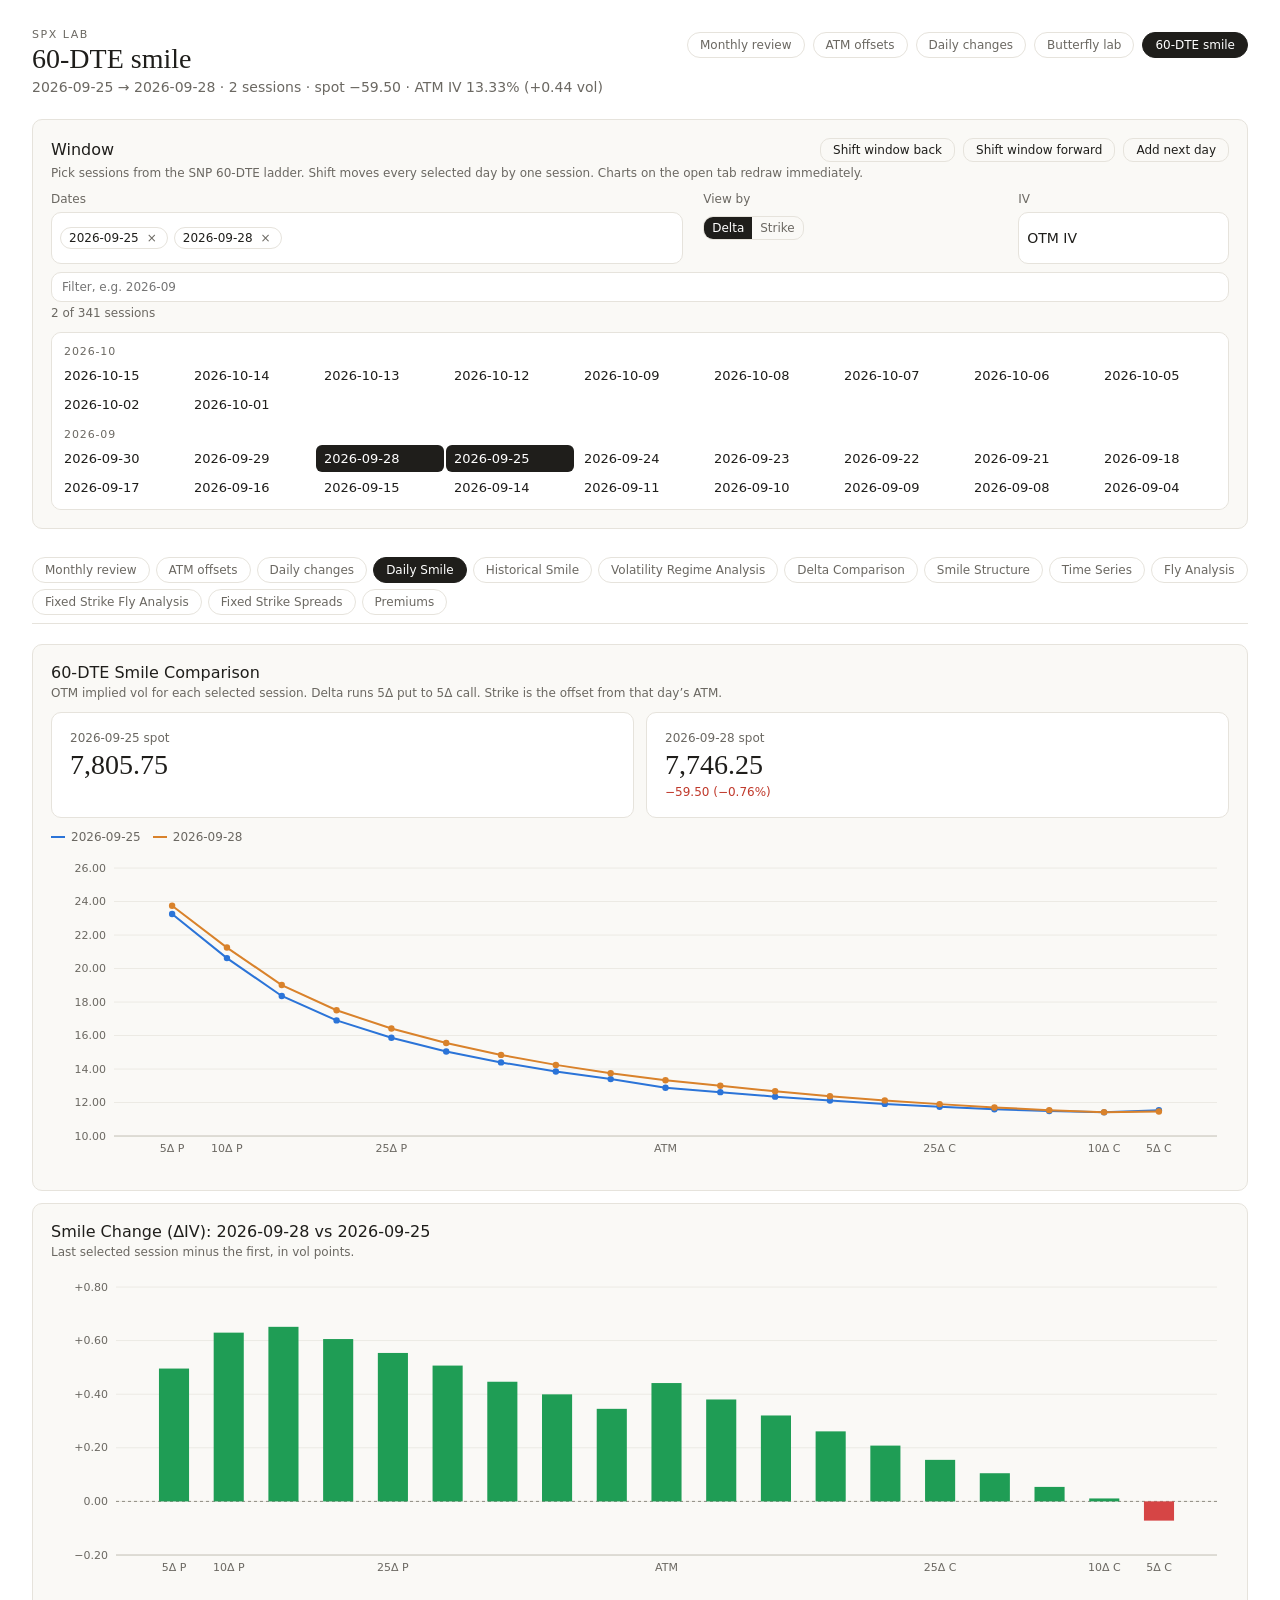
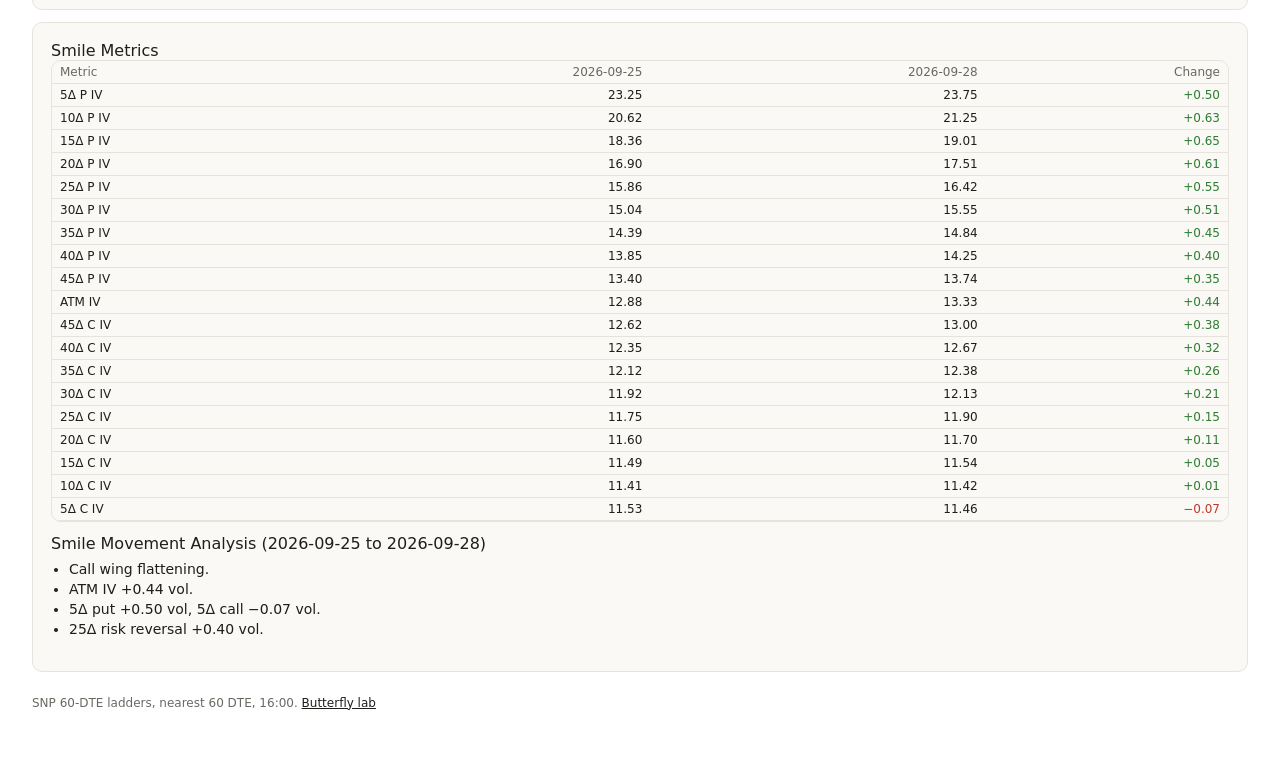
==== commit 9173c90d: "Show each session's spot, vol, skew, and kurtosis changes together. Co-authored-by: Cursor <cursorag" ====
--- a/smile.html
+++ b/smile.html
@@ -495,10 +495,18 @@
             <div class="s60-toolbar">
               <label class="s60-label" for="s60-atm-month">Month</label>
               <select id="s60-atm-month" class="s60-select s60-date" aria-label="Month"></select>
-            </div>
-          </div>
-          <p class="fx-note">Implied vol, premium, fly IV, and fly premium at each strike relative to that session’s ATM, from ATM −900 to ATM +900 in steps of 100. Fly IV is the local butterfly on implied vol, and fly premium is the same butterfly on the premium. The first line is the level. The line under it is the change from the previous session: green is an increase, red is a decrease.</p>
-          <div class="fx-detail-wrap s60-month-wrap">
+              <label class="s60-label" for="s60-fly-width">Fly width</label>
+              <select id="s60-fly-width" class="s60-select" aria-label="Fly width">
+                <option value="100" selected>100</option>
+                <option value="50">50</option>
+                <option value="25">25</option>
+                <option value="10">10</option>
+              </select>
+              <button class="fx-reset" id="s60-atm-full" type="button" aria-pressed="false">Full screen</button>
+            </div>
+          </div>
+          <p class="fx-note">Spot is the underlying. ATM vol is the implied vol at the ATM strike. Skew and kurtosis use those same strikes. ATM −100 skew is the ATM −100 vol minus ATM vol, and ATM +100 skew is ATM vol minus the ATM +100 vol. ATM ±100 risk reversal is the ATM −100 vol minus the ATM +100 vol. ATM ±100 kurtosis is the ATM −100 vol plus the ATM +100 vol, minus twice ATM vol. The same distances run out to ATM ±900. Implied vol and premium are at each strike relative to that session’s ATM. A fly of width 100 at ATM −200 is long ATM −300, short two ATM −200, and long ATM −100. Fly premium is that package price, taken from the quoted premium. Fly IV is the average of the wing vols minus the body. Widths of 50, 25, and 10 keep the same body, interpolate the wing vol between the quoted strikes, and reprice each leg. The line under a level is the change from the previous session: green is an increase, red is a decrease.</p>
+          <div class="fx-detail-wrap s60-month-wrap" id="s60-atm-table-wrap">
             <table class="fx-tbl s60-month-tbl" id="s60-atm-tbl"><thead></thead><tbody></tbody></table>
           </div>
         </div>
@@ -516,7 +524,39 @@
               </select>
             </div>
           </div>
-          <p class="fx-note">One point per session in the selected month. Lines are the level. The change charts are the move from the previous session.</p>
+          <p class="fx-note">One point per session in the selected month. Lines are the level. The change charts are the move from the previous session. Spot and ATM vol are the strike-ATM measures. Skew and kurtosis follow the offsets that are turned on.</p>
+          <div class="s60-block">
+            <h3>Spot</h3>
+            <div class="fx-legend" id="lg-a-spot"></div>
+            <div class="s60-chart fx-chart" id="ch-a-spot"></div>
+            <h3>Spot change</h3>
+            <div class="fx-legend" id="lg-a-spotchg"></div>
+            <div class="s60-chart fx-chart" id="ch-a-spotchg"></div>
+          </div>
+          <div class="s60-block">
+            <h3>ATM vol</h3>
+            <div class="fx-legend" id="lg-a-vol"></div>
+            <div class="s60-chart fx-chart" id="ch-a-vol"></div>
+            <h3>ATM vol change</h3>
+            <div class="fx-legend" id="lg-a-volchg"></div>
+            <div class="s60-chart fx-chart" id="ch-a-volchg"></div>
+          </div>
+          <div class="s60-block">
+            <h3>Skew</h3>
+            <div class="fx-legend" id="lg-a-skew"></div>
+            <div class="s60-chart fx-chart" id="ch-a-skew"></div>
+            <h3>Skew change</h3>
+            <div class="fx-legend" id="lg-a-skewchg"></div>
+            <div class="s60-chart fx-chart" id="ch-a-skewchg"></div>
+          </div>
+          <div class="s60-block">
+            <h3>Kurtosis</h3>
+            <div class="fx-legend" id="lg-a-kurt"></div>
+            <div class="s60-chart fx-chart" id="ch-a-kurt"></div>
+            <h3>Kurtosis change</h3>
+            <div class="fx-legend" id="lg-a-kurtchg"></div>
+            <div class="s60-chart fx-chart" id="ch-a-kurtchg"></div>
+          </div>
           <div class="s60-block">
             <h3>Implied vol</h3>
             <div class="fx-legend" id="lg-a-iv"></div>
@@ -551,7 +591,7 @@
           </div>
           <div class="s60-block">
             <h3>Curves</h3>
-            <p class="fx-note">Turn any offset on or off. The choice applies to every chart above, so a combination can be checked on its own.</p>
+            <p class="fx-note">Turn any offset on or off. The choice applies to the skew, kurtosis, implied vol, premium, and fly charts, so a combination can be checked on its own.</p>
             <div class="s60-toggles" id="s60-atm-toggles"></div>
           </div>
         </div>
@@ -566,30 +606,16 @@
               <button class="fx-reset" id="s60-chg-next" type="button">Next month</button>
               <label class="s60-label" for="s60-chg-month">Month</label>
               <select id="s60-chg-month" class="s60-select s60-date" aria-label="Month"></select>
-            </div>
-          </div>
-          <p class="fx-note">Each bar is one session’s change from the previous session. Green is an increase and red is a decrease. Slide the month to move through the history.</p>
-          <div class="s60-block">
-            <h3>Spot</h3>
-            <div class="s60-chart fx-chart s60-short" id="ch-c-spot"></div>
-          </div>
-          <div class="s60-block">
-            <h3>ATM vol</h3>
-            <div class="s60-chart fx-chart s60-short" id="ch-c-atm"></div>
-          </div>
-          <div class="s60-block">
-            <h3>ATM premium</h3>
-            <div class="s60-chart fx-chart s60-short" id="ch-c-prem"></div>
-          </div>
-          <div class="s60-block">
-            <h3>Strike cutoff implied vol</h3>
-            <p class="fx-note">ATM −200, ATM −100, ATM +100 and ATM +200.</p>
-            <div class="s60-hgrid" id="s60-c-iv"></div>
-          </div>
-          <div class="s60-block">
-            <h3>Strike cutoff premium</h3>
-            <div class="s60-hgrid" id="s60-c-px"></div>
-          </div>
+              <label class="s60-label" for="s60-chg-dist">Distances</label>
+              <select id="s60-chg-dist" class="s60-select" aria-label="Skew and kurtosis distances">
+                <option value="near">±100 and ±200</option>
+                <option value="mid">Within ±400</option>
+                <option value="all" selected>All distances</option>
+              </select>
+            </div>
+          </div>
+          <p class="fx-note">Each session is its own group, and the next session follows underneath. Inside a session the order is spot, ATM vol, skew, then kurtosis. Each bar is the change from the previous session. Skew and kurtosis use the ATM strike distances. Green is an increase and red is a decrease.</p>
+          <div id="s60-c-days"></div>
           <div class="s60-block">
             <div class="fx-bar">
               <h3>Fly premium</h3>
@@ -612,6 +638,13 @@
                   <option value="near">ATM, ±100 and ±200</option>
                   <option value="all">All offsets</option>
                 </select>
+                <label class="s60-label" for="s60-chg-width">Fly width</label>
+                <select id="s60-chg-width" class="s60-select" aria-label="Fly width">
+                  <option value="100" selected>100</option>
+                  <option value="50">50</option>
+                  <option value="25">25</option>
+                  <option value="10">10</option>
+                </select>
               </div>
             </div>
             <div class="s60-hgrid" id="s60-c-fiv"></div>
@@ -622,7 +655,7 @@
           </div>
           <div class="s60-block">
             <h3>Curves</h3>
-            <p class="fx-note">Turn any histogram on or off to compare a combination.</p>
+            <p class="fx-note">Spot, ATM vol, skew, and kurtosis turn that part off for every day. The fly histograms can be turned off one by one.</p>
             <div class="s60-toggles" id="s60-chg-toggles"></div>
           </div>
         </div>
--- a/css/app.css
+++ b/css/app.css
@@ -451,6 +451,15 @@
 }
 .fx-detail-wrap table { margin: 0; }
 .s60-month-wrap { max-height: 640px; }
+.s60-month-wrap:fullscreen,
+.s60-month-wrap:-webkit-full-screen {
+  max-height: none;
+  width: 100%;
+  height: 100%;
+  box-sizing: border-box;
+  background: var(--color-panel);
+  padding: 16px;
+}
 .s60-month-tbl { border-collapse: separate; border-spacing: 0; min-width: 100%; }
 .s60-month-tbl th:first-child,
 .s60-month-tbl td:first-child {
@@ -473,6 +482,12 @@
 .s60-hgrid { display: grid; grid-template-columns: 1fr 1fr; gap: 4px 20px; }
 @media (max-width: 900px) { .s60-hgrid { grid-template-columns: 1fr; } }
 .s60-chart.s60-short { min-height: 220px; }
+.s60-day { margin-top: 8px; padding-top: 16px; border-top: 1px solid var(--color-border-line); }
+.s60-day h3 { margin: 0 0 2px; }
+.s60-day .fx-note { margin-top: 0; }
+.s60-day .s60-chart.s60-short { min-height: 0; }
+.s60-day-grid { display: block; }
+.s60-day-grid h4 { margin: 8px 0 4px; font-size: 14px; }
 .s60-chg.fx-up { color: #1f9d55; font-weight: 600; }
 .s60-chg.fx-dn { color: #d64545; font-weight: 600; }
 .fx-detail-wrap thead th {
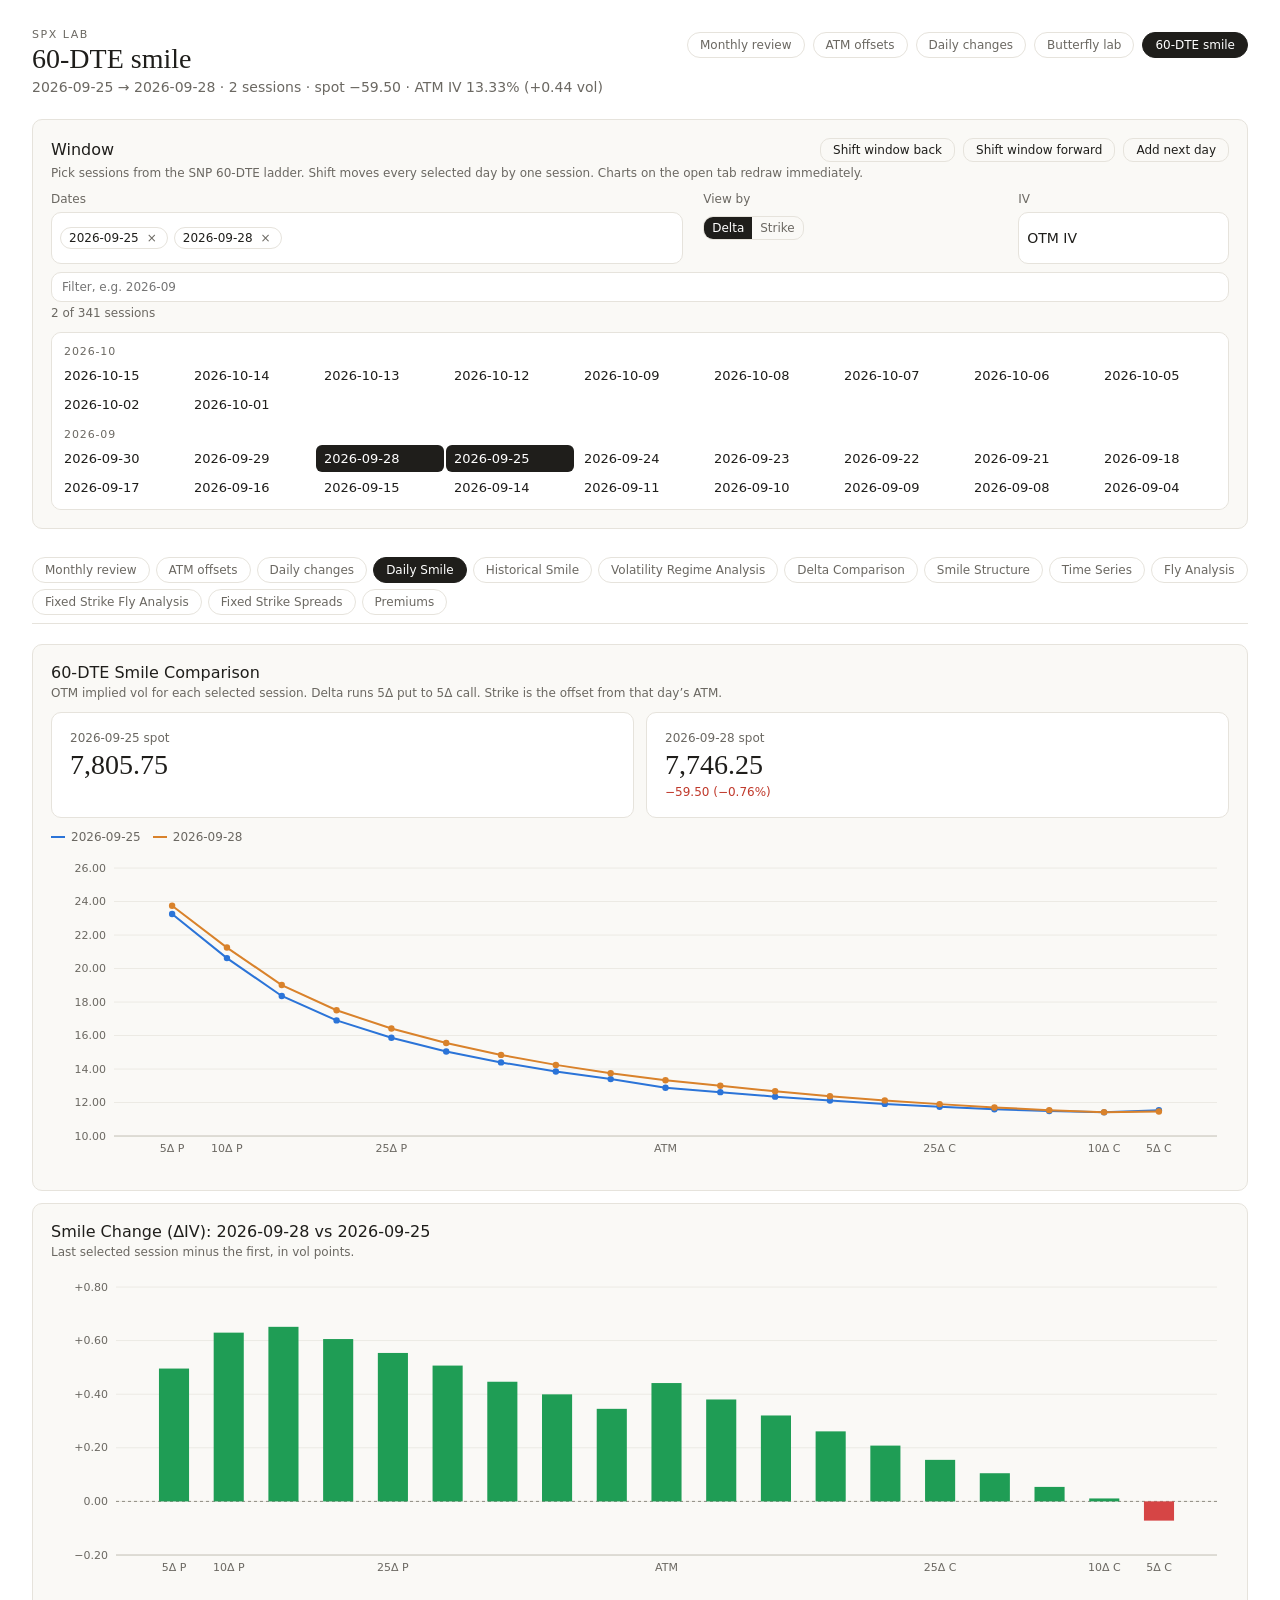
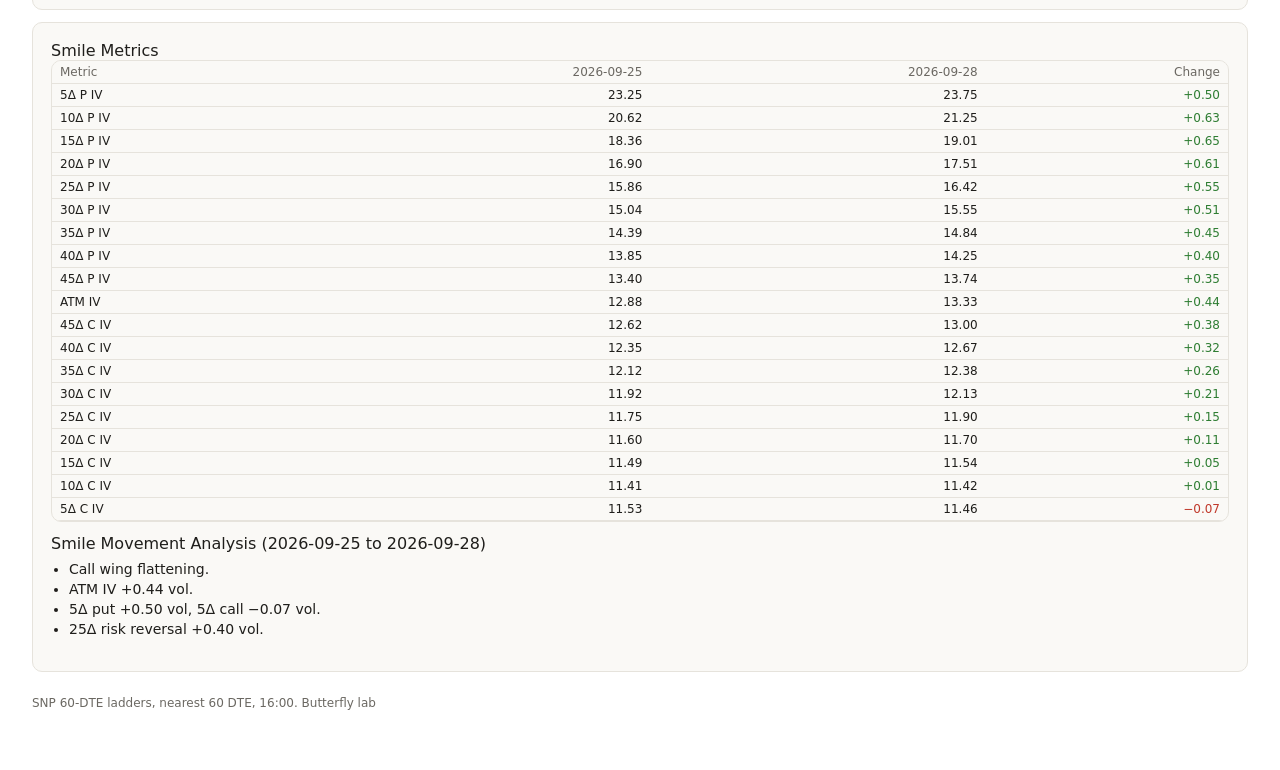
==== commit b1b142e7: "Make the header and footer labels inert so a click does not open a page. Co-authored-by: Cursor <cur" ====
--- a/smile.html
+++ b/smile.html
@@ -17,11 +17,11 @@
             <h1>60-DTE smile</h1>
           </div>
           <nav class="fx-nav" aria-label="Dashboards">
-            <a href="smile.html#month" id="nav-month">Monthly review</a>
-            <a href="smile.html#atm" id="nav-atm">ATM offsets</a>
-            <a href="smile.html#changes" id="nav-changes">Daily changes</a>
-            <a href="index.html">Butterfly lab</a>
-            <a href="smile.html" id="nav-smile" aria-current="page">60-DTE smile</a>
+            <span id="nav-month">Monthly review</span>
+            <span id="nav-atm">ATM offsets</span>
+            <span id="nav-changes">Daily changes</span>
+            <span>Butterfly lab</span>
+            <span id="nav-smile" aria-current="page">60-DTE smile</span>
           </nav>
         </div>
         <p class="fx-take" id="s60-take"></p>
@@ -661,7 +661,7 @@
         </div>
       </section>
     </div>
-    <p class="fx-foot">SNP 60-DTE ladders, nearest 60 DTE, 16:00. <a href="index.html">Butterfly lab</a></p>
+    <p class="fx-foot">SNP 60-DTE ladders, nearest 60 DTE, 16:00. Butterfly lab</p>
   </div>
   <script src="js/smile-data.js"></script>
   <script src="js/smile.js"></script>
--- a/css/app.css
+++ b/css/app.css
@@ -85,7 +85,7 @@
   font-size: 12px;
   color: var(--color-fg-muted);
 }
-.fx-foot a { color: var(--color-fg); }
+.fx-foot a { color: inherit; pointer-events: none; cursor: default; }
 
 .fx-kicker {
   margin: 0 0 2px;
@@ -97,7 +97,8 @@
 .fx-brand h1 { margin: 0; }
 .fx-head .fx-bar { align-items: flex-start; }
 .fx-nav { display: flex; gap: 8px; flex-wrap: wrap; margin-top: 4px; }
-.fx-nav a {
+.fx-nav a,
+.fx-nav span {
   font-size: 12px;
   text-decoration: none;
   color: var(--color-fg-muted);
@@ -105,9 +106,11 @@
   border-radius: 999px;
   padding: 5px 12px;
   background: var(--color-bg);
-}
-.fx-nav a:hover { color: var(--color-fg); border-color: var(--color-fg-muted); }
-.fx-nav a[aria-current="page"] { background: var(--color-fg); color: var(--color-bg); border-color: var(--color-fg); }
+  cursor: default;
+  pointer-events: none;
+}
+.fx-nav a[aria-current="page"],
+.fx-nav span[aria-current="page"] { background: var(--color-fg); color: var(--color-bg); border-color: var(--color-fg); }
 
 .s60-toolbar { display: flex; gap: 8px; flex-wrap: wrap; }
 .s60-controls { display: grid; grid-template-columns: minmax(0, 1.5fr) minmax(12rem, 0.7fr) minmax(10rem, 0.5fr); gap: 16px 20px; align-items: start; }
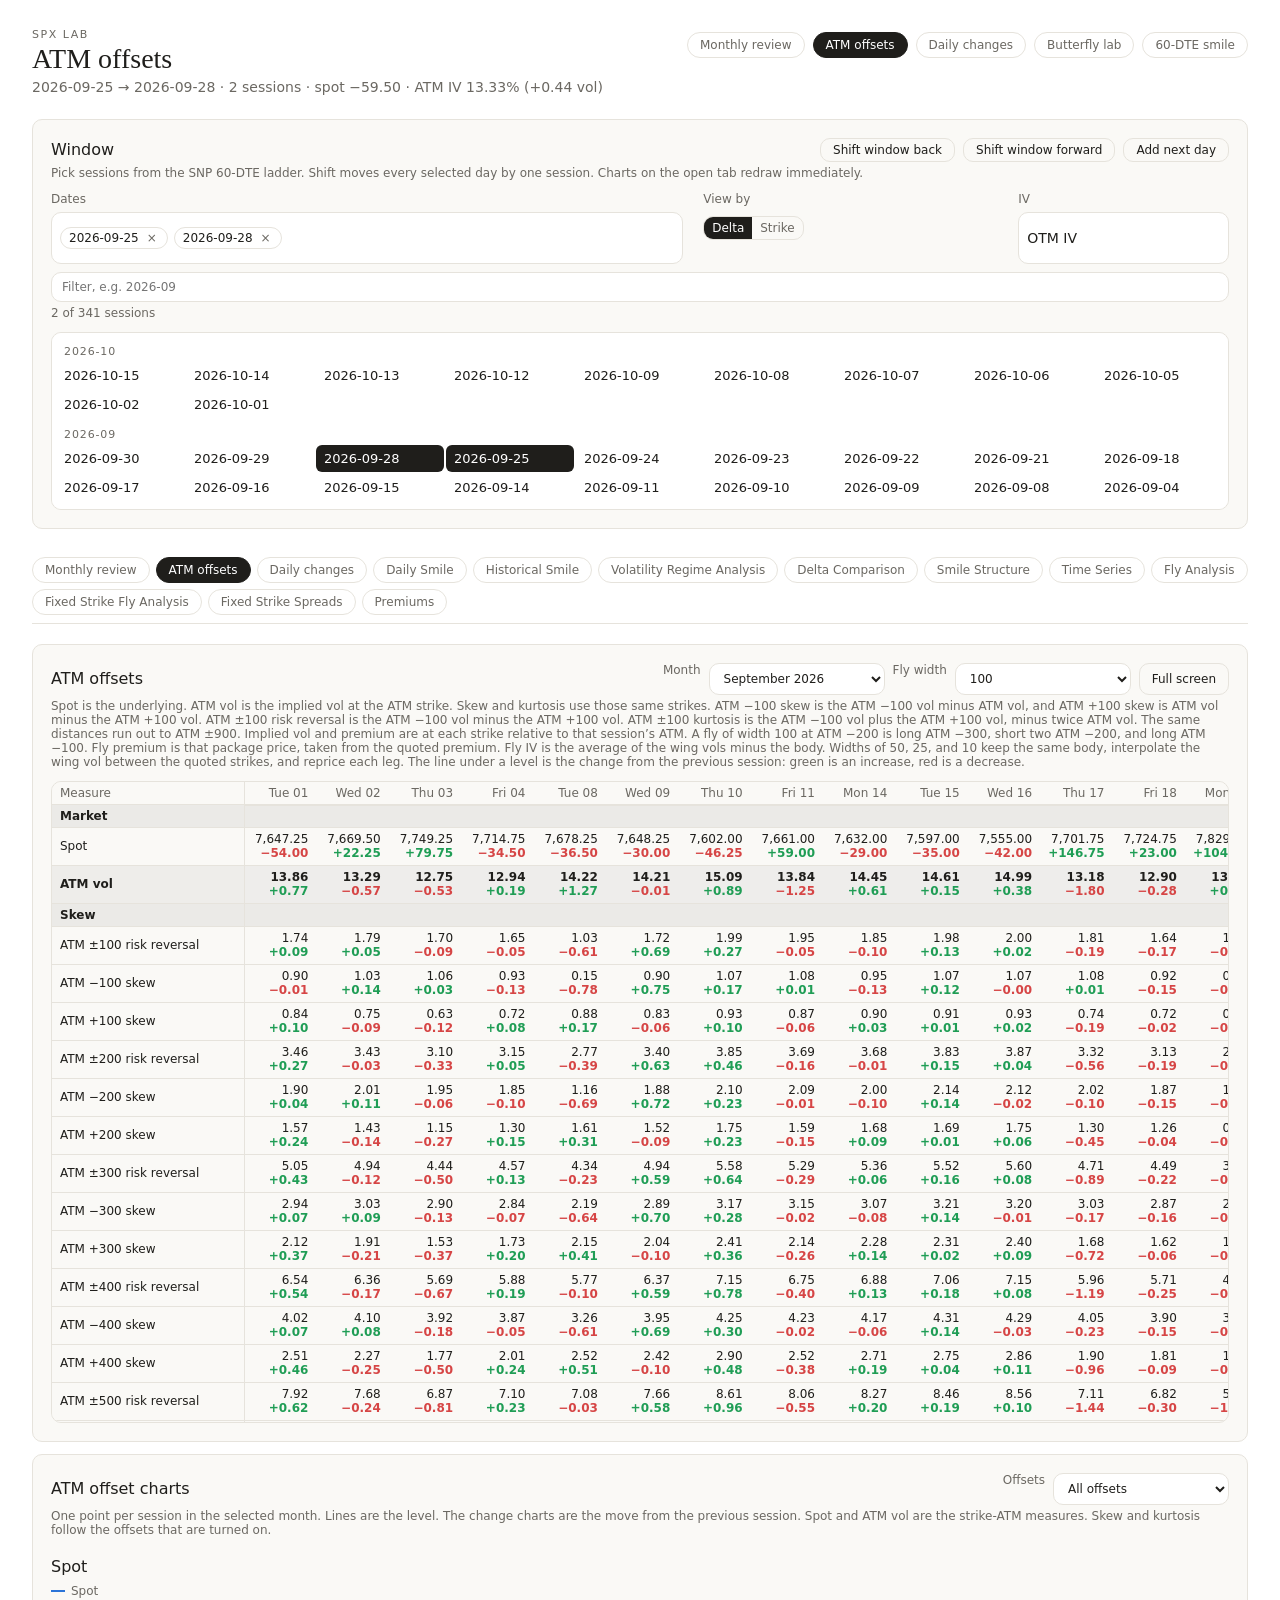
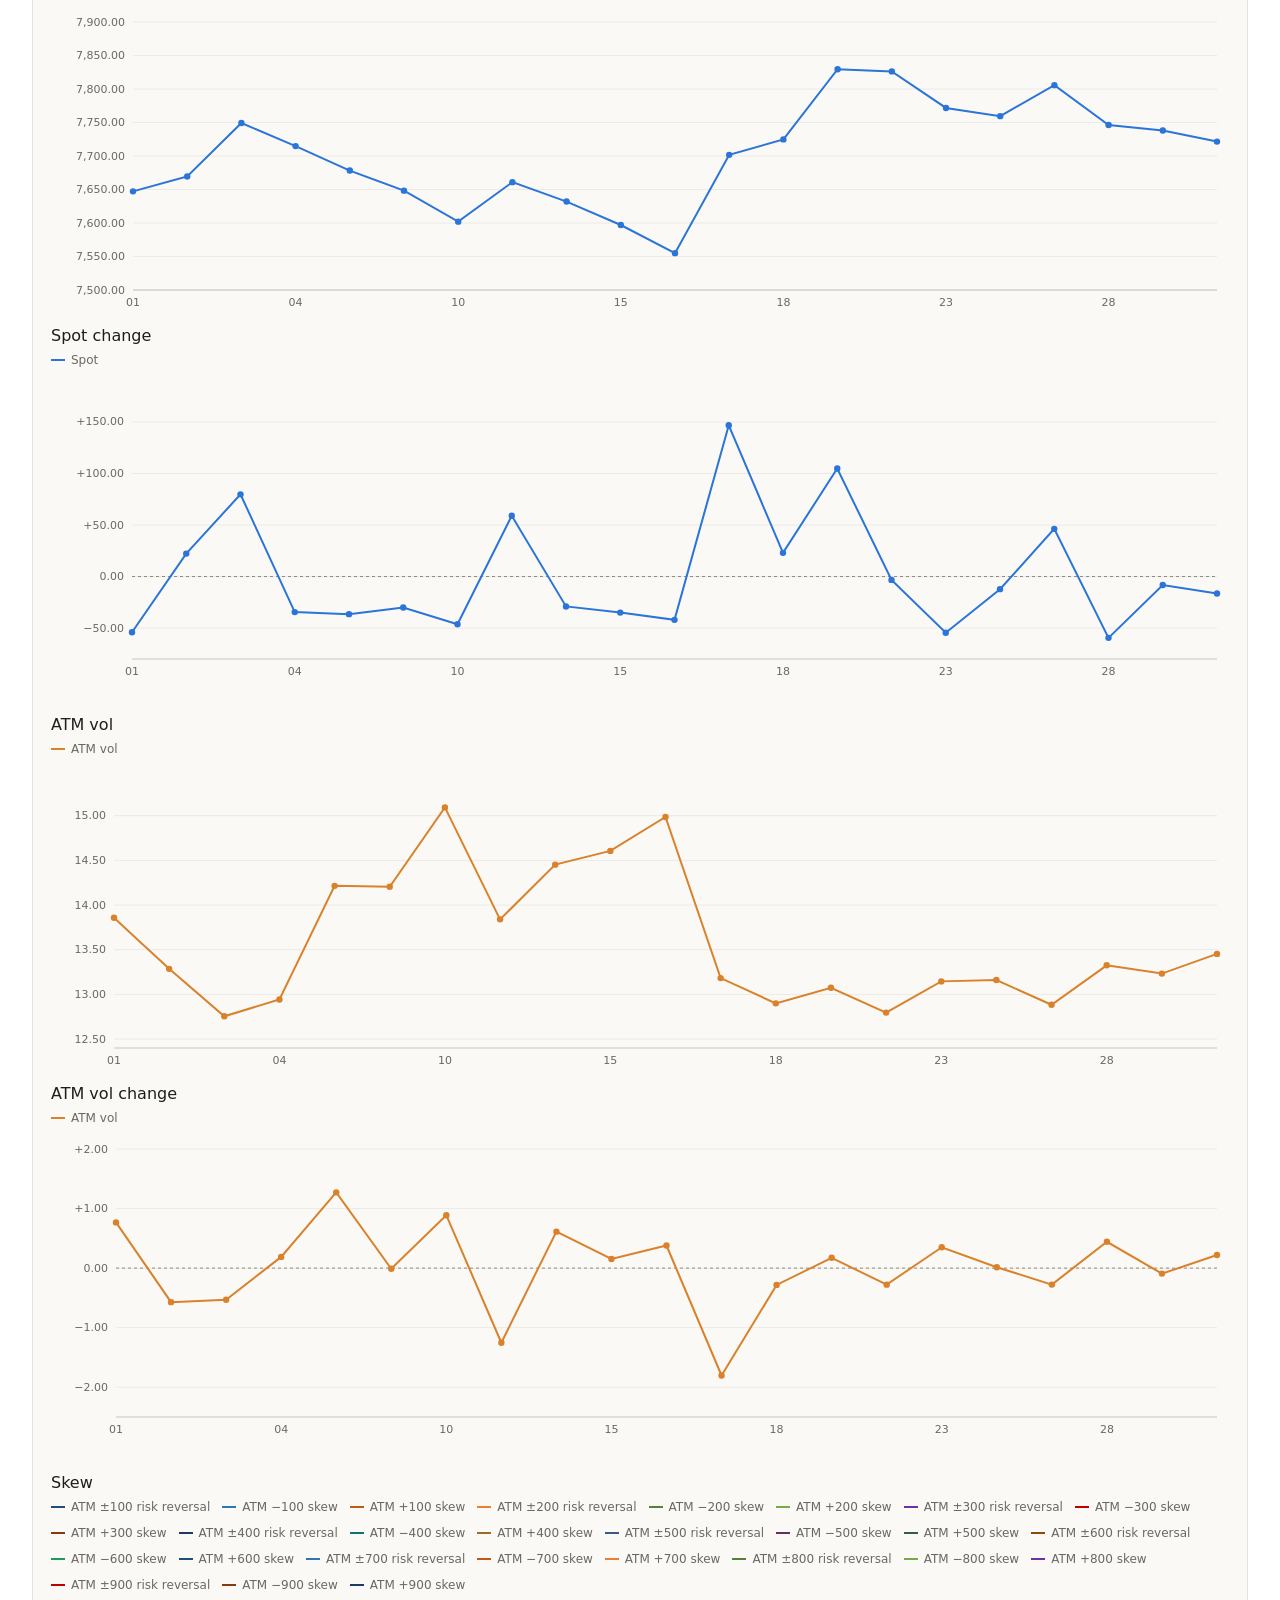
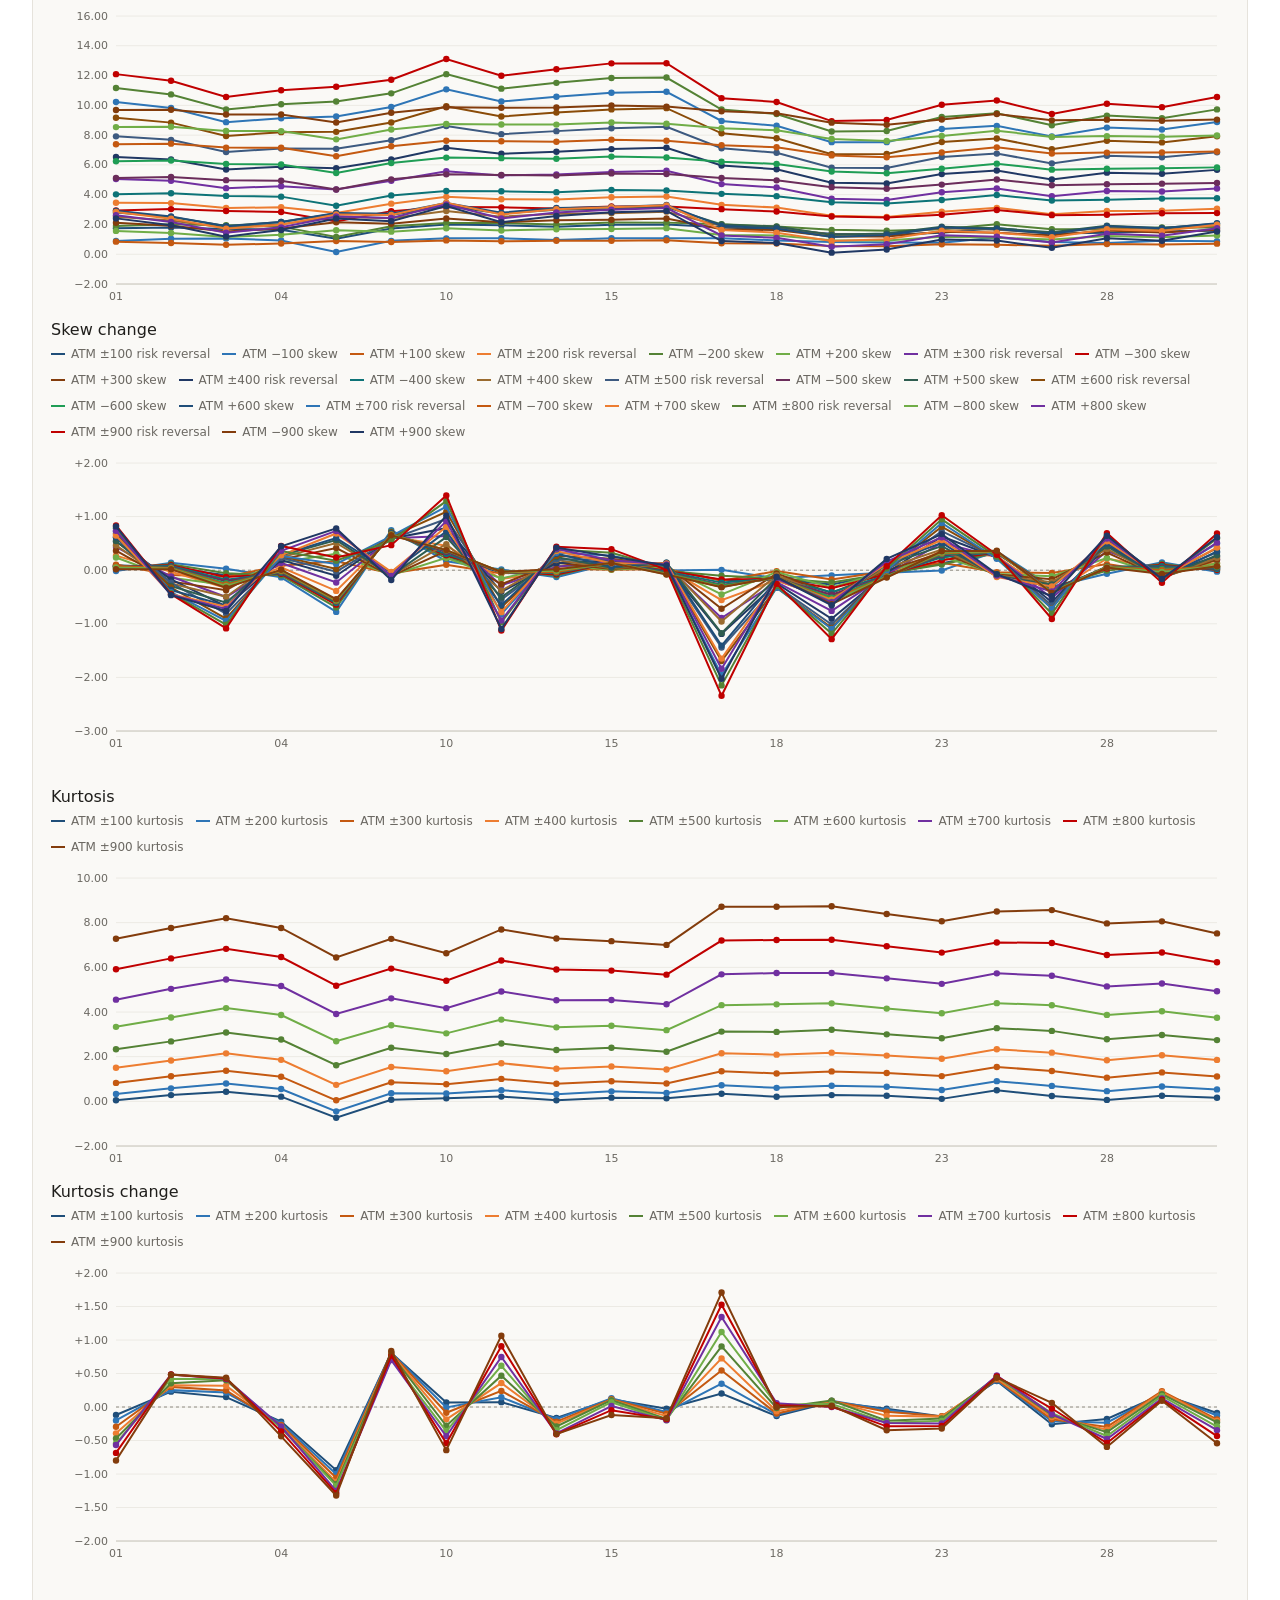
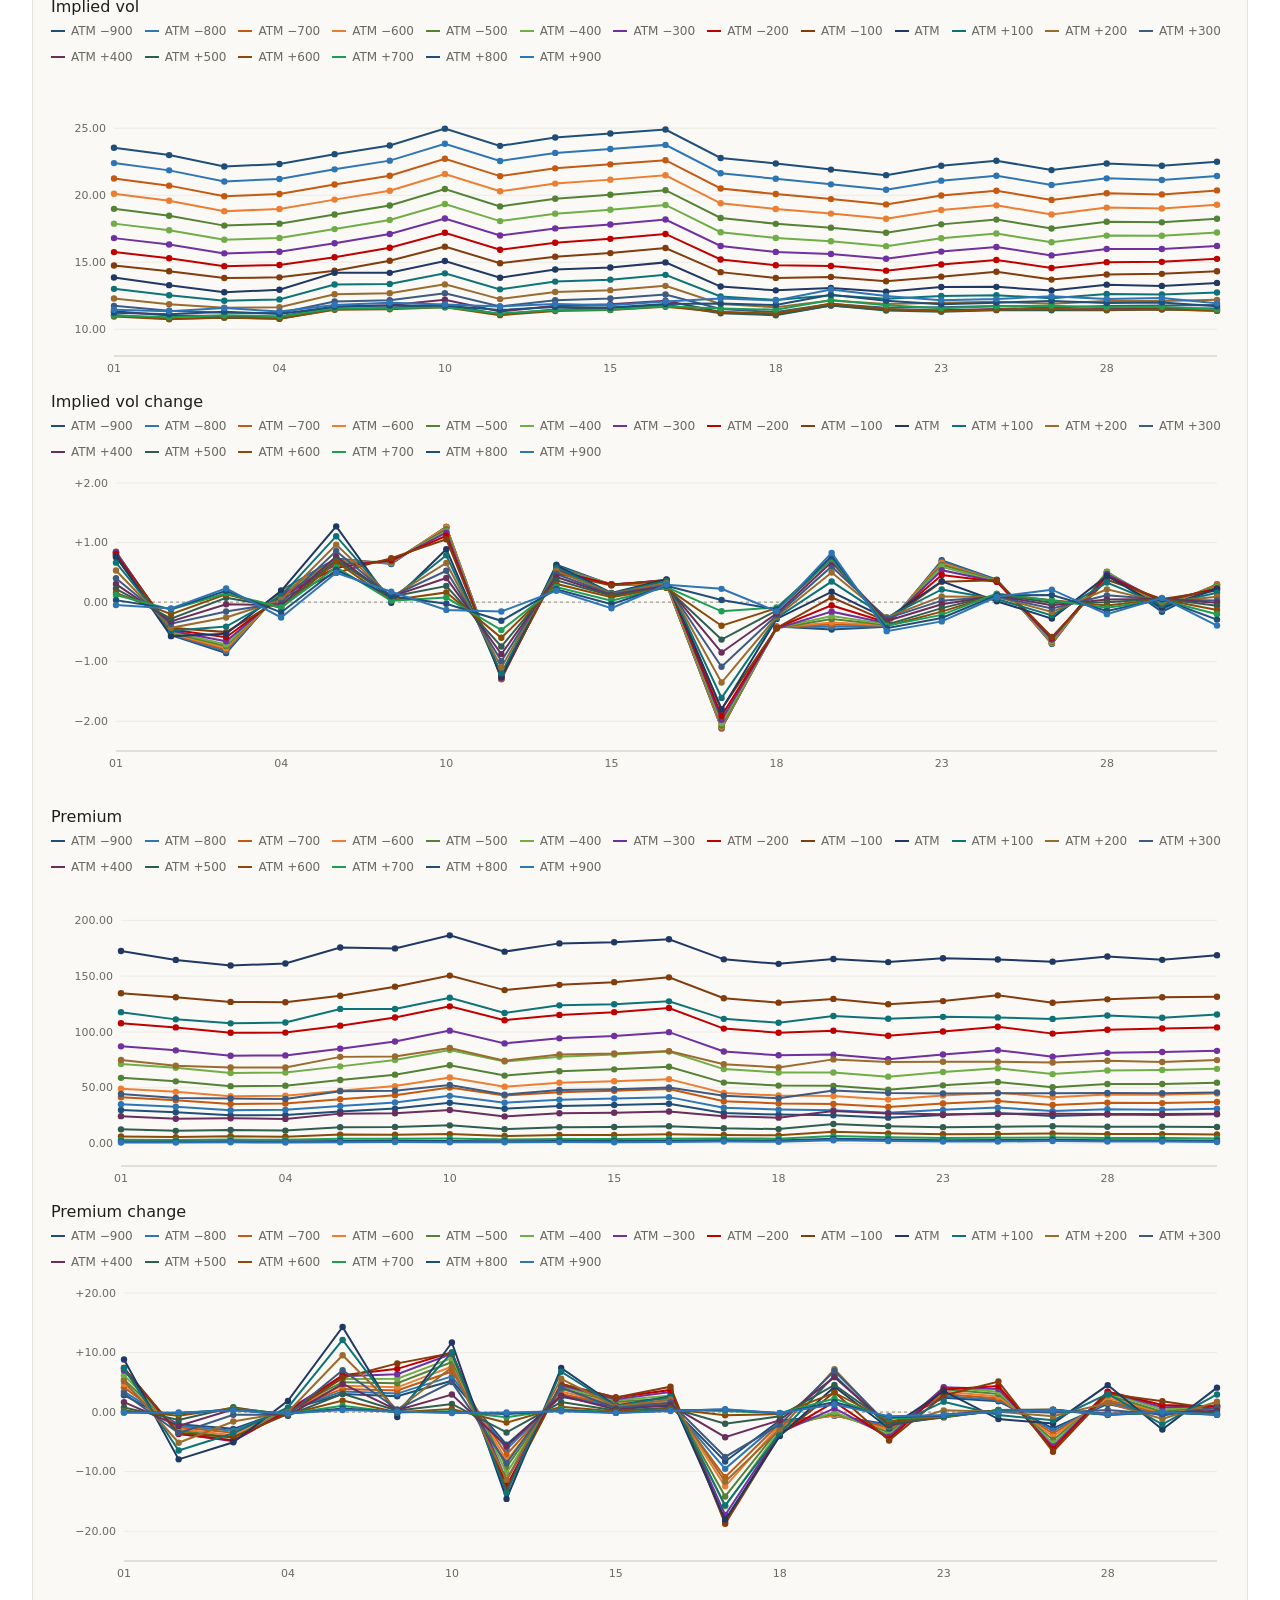
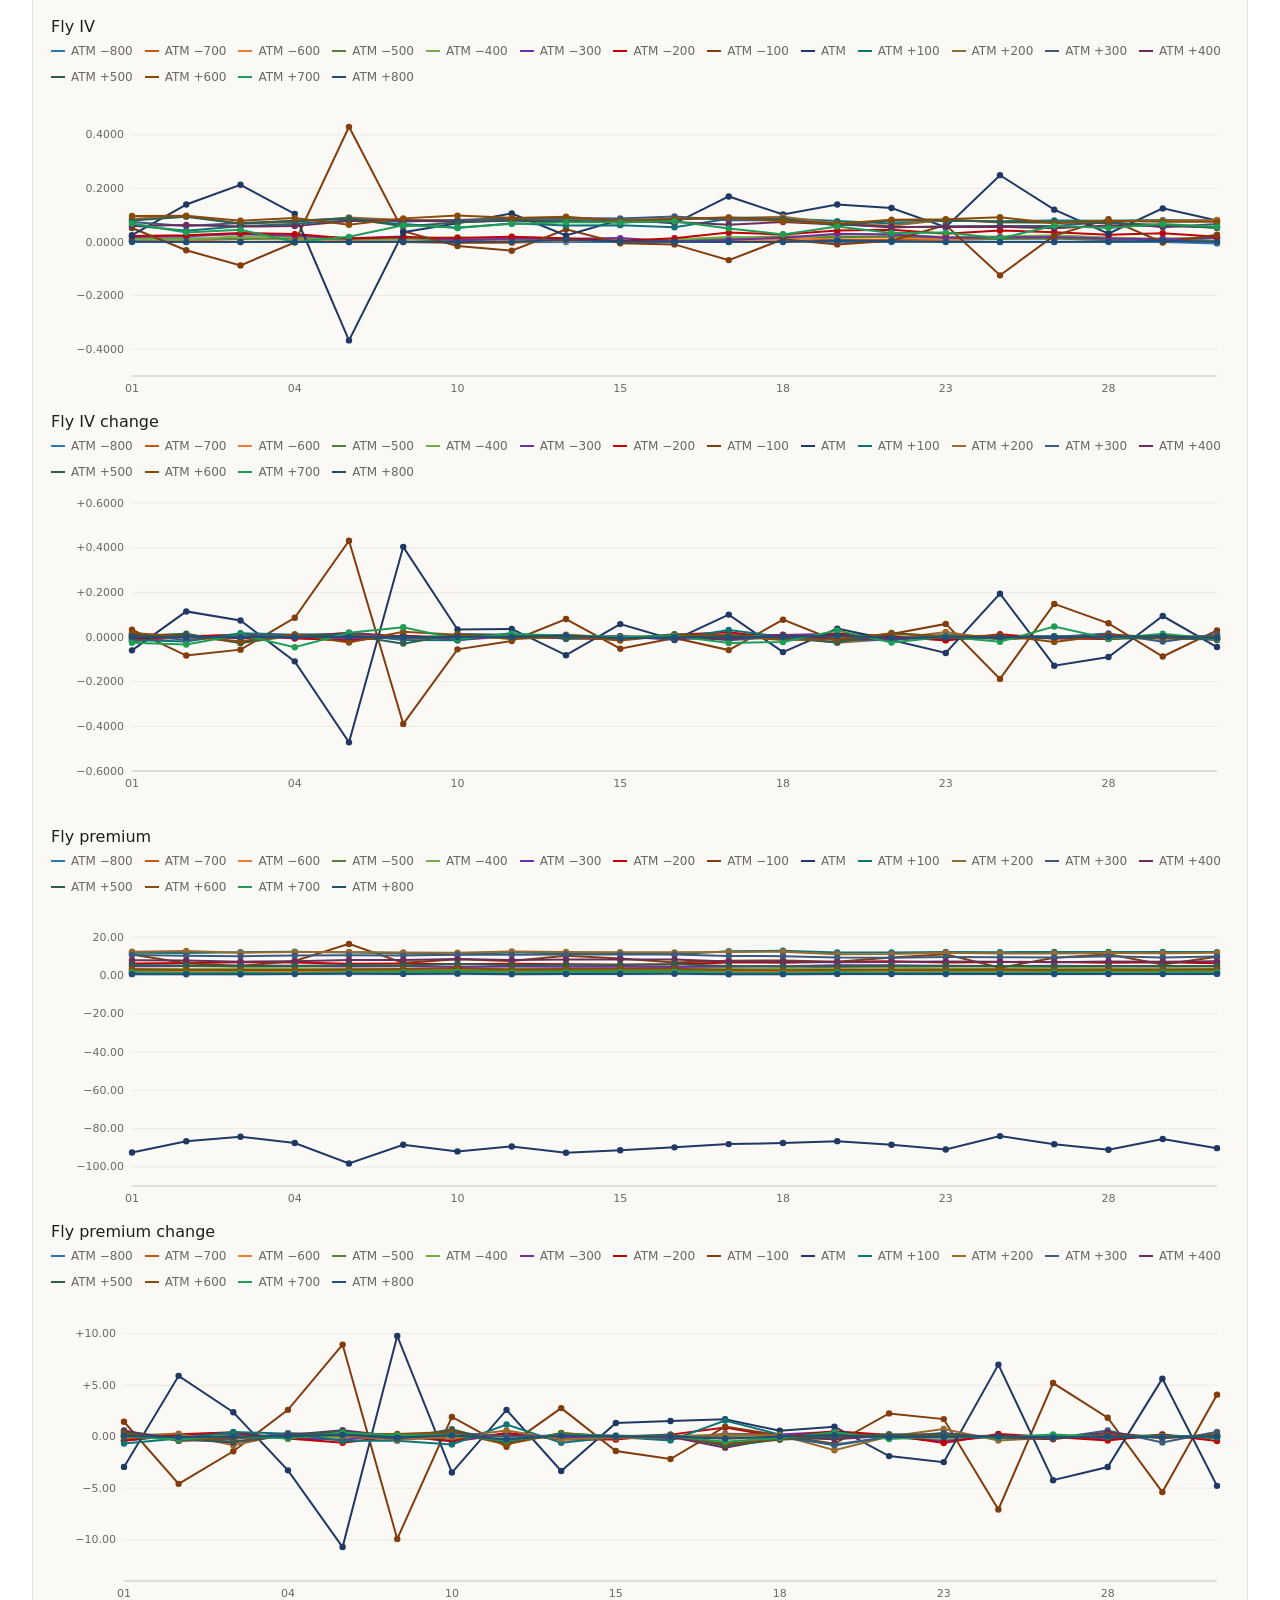
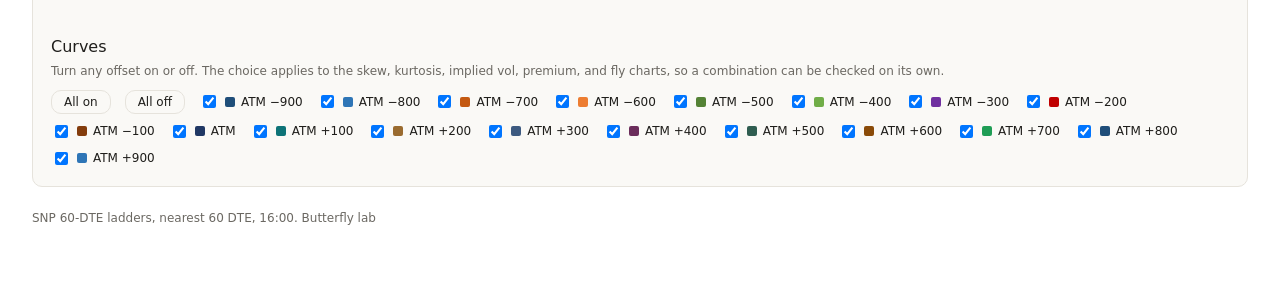
==== commit 87339c19: "Open the site on ATM offsets and leave the butterfly lab closed. Co-authored-by: Cursor <cursoragent" ====
--- a/smile.html
+++ b/smile.html
@@ -61,9 +61,9 @@
 
       <div class="s60-tabs" role="tablist">
         <button type="button" role="tab" data-panel="p-month" aria-selected="false">Monthly review</button>
-        <button type="button" role="tab" data-panel="p-atm" aria-selected="false">ATM offsets</button>
+        <button type="button" role="tab" data-panel="p-atm" aria-selected="true">ATM offsets</button>
         <button type="button" role="tab" data-panel="p-chg" aria-selected="false">Daily changes</button>
-        <button type="button" role="tab" data-panel="p-daily" aria-selected="true">Daily Smile</button>
+        <button type="button" role="tab" data-panel="p-daily" aria-selected="false">Daily Smile</button>
         <button type="button" role="tab" data-panel="p-hist" aria-selected="false">Historical Smile</button>
         <button type="button" role="tab" data-panel="p-regime" aria-selected="false">Volatility Regime Analysis</button>
         <button type="button" role="tab" data-panel="p-delta" aria-selected="false">Delta Comparison</button>
@@ -75,7 +75,7 @@
         <button type="button" role="tab" data-panel="p-prem" aria-selected="false">Premiums</button>
       </div>
 
-      <section class="s60-panel on" id="p-daily">
+      <section class="s60-panel" id="p-daily">
         <div class="fx-card">
           <h2>60-DTE Smile Comparison</h2>
           <p class="fx-note">OTM implied vol for each selected session. Delta runs 5Δ put to 5Δ call. Strike is the offset from that day’s ATM.</p>
@@ -488,7 +488,7 @@
         </div>
       </section>
 
-      <section class="s60-panel" id="p-atm">
+      <section class="s60-panel on" id="p-atm">
         <div class="fx-card">
           <div class="fx-bar">
             <h2>ATM offsets</h2>
--- a/css/app.css
+++ b/css/app.css
@@ -111,6 +111,11 @@
 }
 .fx-nav a[aria-current="page"],
 .fx-nav span[aria-current="page"] { background: var(--color-fg); color: var(--color-bg); border-color: var(--color-fg); }
+#nav-atm {
+  pointer-events: auto;
+  cursor: pointer;
+}
+#nav-atm:not([aria-current="page"]):hover { color: var(--color-fg); border-color: var(--color-fg-muted); }
 
 .s60-toolbar { display: flex; gap: 8px; flex-wrap: wrap; }
 .s60-controls { display: grid; grid-template-columns: minmax(0, 1.5fr) minmax(12rem, 0.7fr) minmax(10rem, 0.5fr); gap: 16px 20px; align-items: start; }
@@ -206,10 +211,13 @@
   border-radius: 999px;
   padding: 5px 12px;
   color: var(--color-fg-muted);
-  cursor: pointer;
-}
-.s60-tabs button:hover { color: var(--color-fg); border-color: var(--color-fg-muted); }
+  cursor: default;
+  pointer-events: none;
+}
 .s60-tabs button[aria-selected="true"] { background: var(--color-fg); color: var(--color-bg); border-color: var(--color-fg); }
+.s60-tabs button:disabled { opacity: 1; }
+.s60-tabs button[data-panel="p-atm"] { pointer-events: auto; cursor: pointer; }
+.s60-tabs button[data-panel="p-atm"]:not([aria-selected="true"]):hover { color: var(--color-fg); border-color: var(--color-fg-muted); }
 .s60-panel { display: none; flex-direction: column; gap: var(--cds-gap-md); }
 .s60-panel.on { display: flex; }
 .s60-panel h3 {
